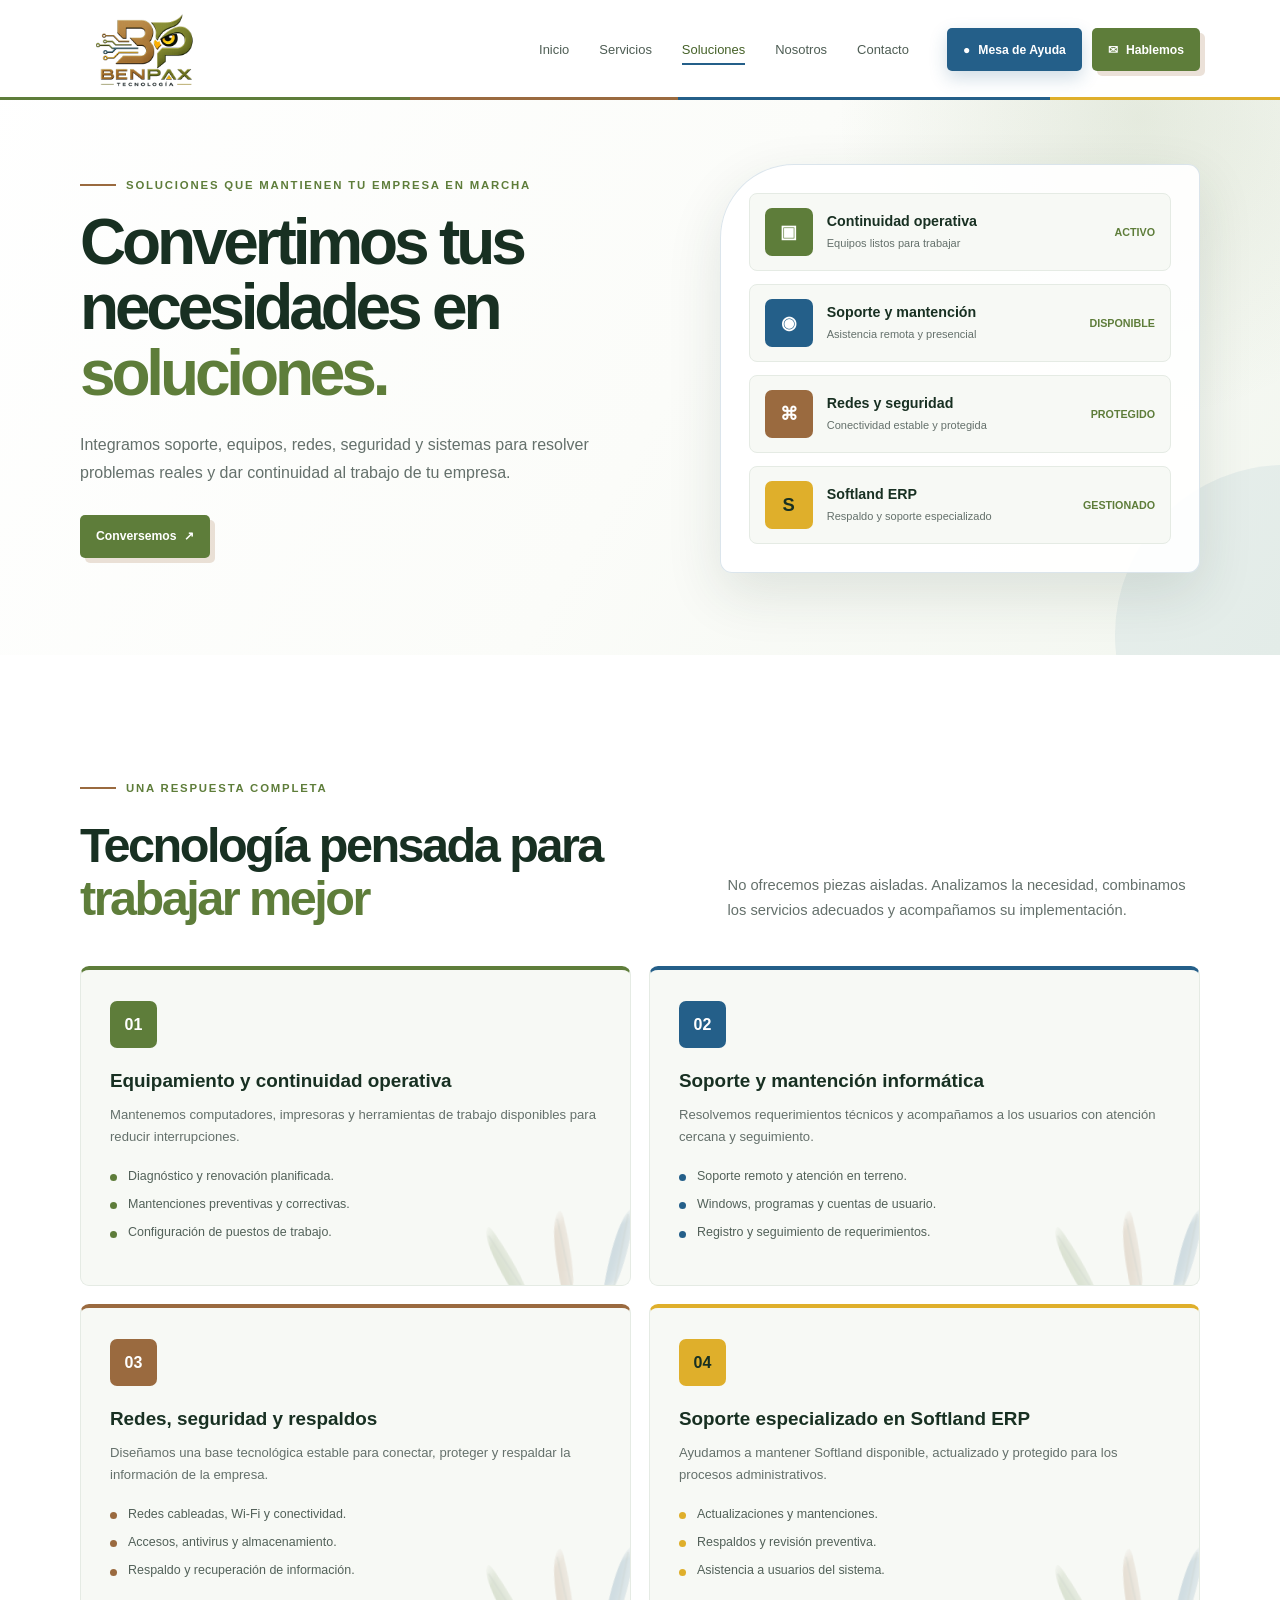
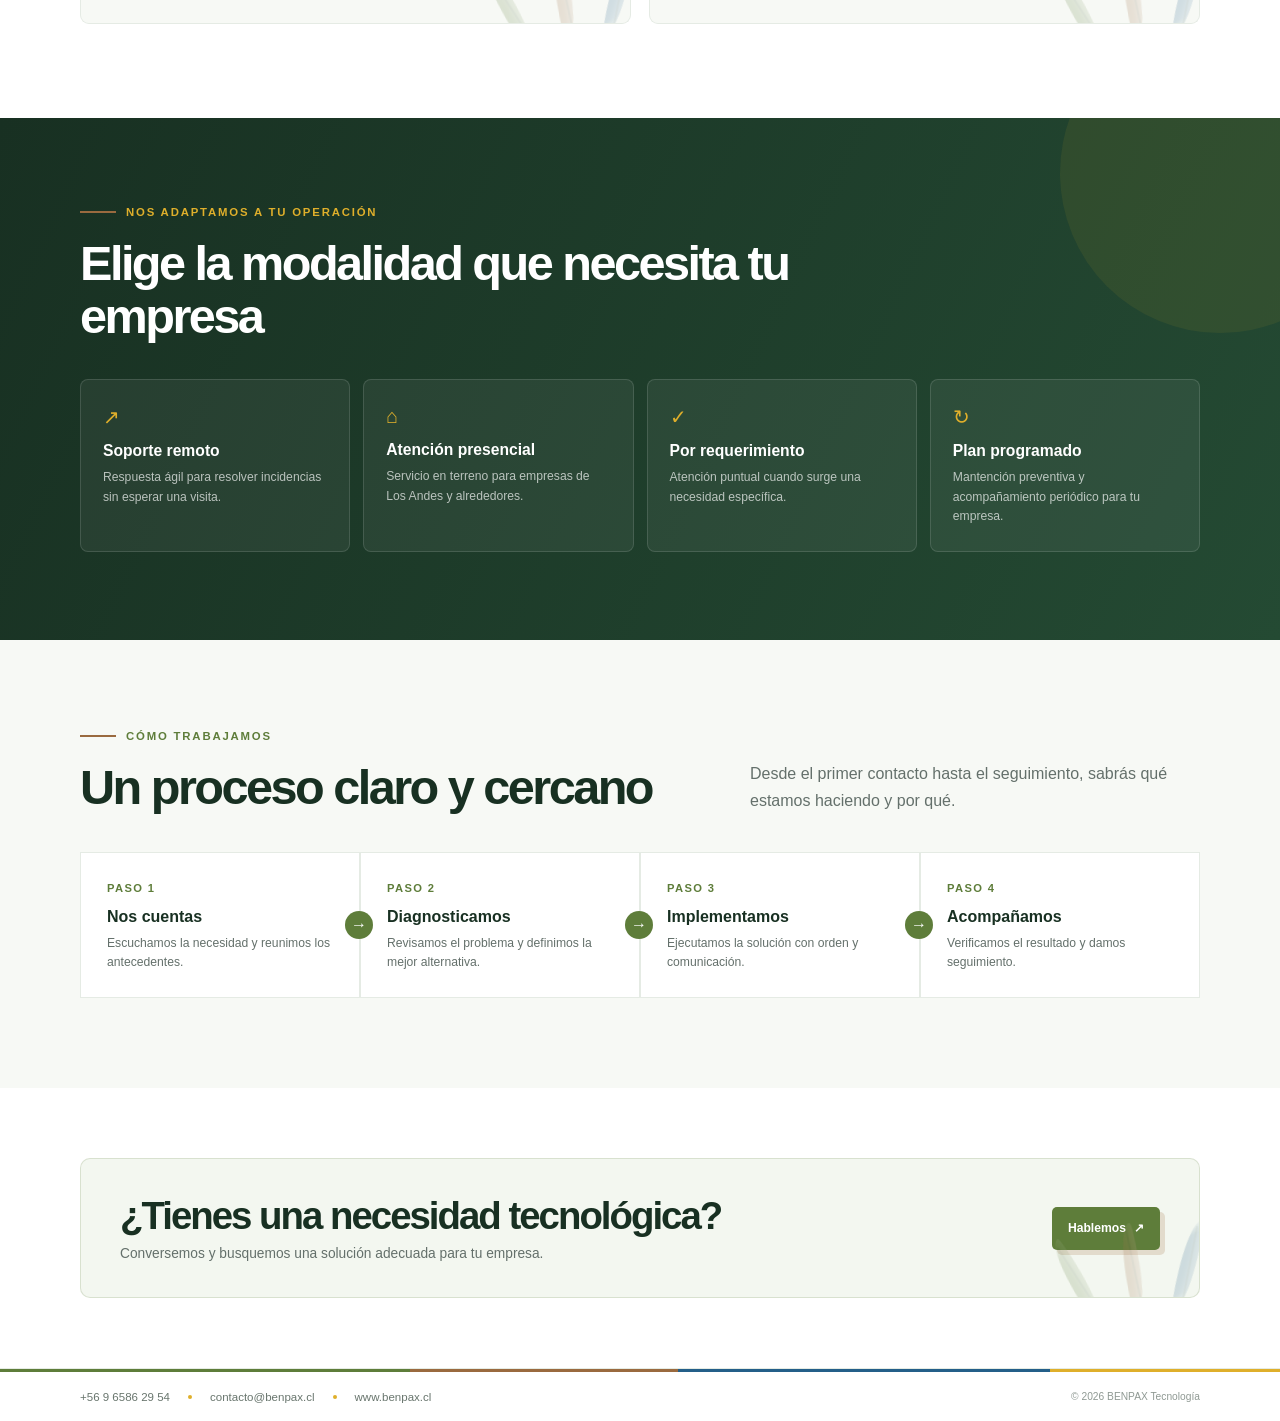
==== soluciones.html @ be67f83d "Publicar página Soluciones" ====
<!doctype html>
<html lang="es">
<head>
  <meta charset="utf-8">
  <meta name="viewport" content="width=device-width, initial-scale=1">
  <meta name="description" content="Soluciones tecnológicas integrales para empresas de Los Andes y alrededores.">
  <meta name="theme-color" content="#5e7d3a">
  <title>Soluciones | BENPAX Tecnología</title>
  <style>
    :root {
      --green:#5e7d3a;
      --green-dark:#456128;
      --brown:#9a6a3f;
      --blue:#245f89;
      --yellow:#dfaf2b;
      --ink:#183022;
      --muted:#64706b;
      --line:#e5ebe4;
      --paper:#f7f9f5;
      --white:#fff;
      --shadow:0 20px 55px rgba(33,55,39,.12);
    }
    * { box-sizing:border-box; }
    html { scroll-behavior:smooth; }
    body {
      margin:0;
      color:var(--ink);
      background:var(--white);
      font-family:"Segoe UI",Arial,sans-serif;
      -webkit-font-smoothing:antialiased;
    }
    a { color:inherit; text-decoration:none; }
    button { font:inherit; }
    .container { width:min(1120px,calc(100% - 44px)); margin:auto; }

    .navbar {
      position:fixed;
      z-index:50;
      top:0;
      right:0;
      left:0;
      background:rgba(255,255,255,.97);
      border-bottom:1px solid rgba(94,125,58,.1);
      backdrop-filter:blur(14px);
    }
    .navbar::after,
    footer::before {
      content:"";
      position:absolute;
      right:0;
      left:0;
      height:3px;
      background:linear-gradient(90deg,var(--green) 0 32%,var(--brown) 32% 53%,var(--blue) 53% 82%,var(--yellow) 82% 100%);
    }
    .navbar::after { bottom:-1px; }
    .nav-wrap { min-height:99px; display:flex; align-items:center; gap:24px; }
    .brand-logo { display:block; width:auto; height:88px; object-fit:contain; }
    .nav-menu { display:flex; align-items:center; gap:2px; margin-left:auto; }
    .nav-link {
      position:relative;
      padding:10px 14px;
      color:#4e5d54;
      font-size:.81rem;
      font-weight:500;
    }
    .nav-link::after {
      content:"";
      position:absolute;
      right:14px;
      bottom:2px;
      left:14px;
      height:2px;
      background:var(--blue);
      transform:scaleX(0);
      transition:transform .22s ease;
    }
    .nav-link:hover,
    .nav-link.active { color:var(--green-dark); }
    .nav-link:hover::after,
    .nav-link.active::after { transform:scaleX(1); }
    .nav-actions { display:flex; align-items:center; gap:10px; }
    .nav-support,
    .btn {
      display:inline-flex;
      align-items:center;
      justify-content:center;
      gap:8px;
      min-height:43px;
      padding:11px 16px;
      border:0;
      border-radius:5px;
      font-size:.76rem;
      font-weight:700;
      transition:transform .2s ease,box-shadow .2s ease,background .2s ease;
    }
    .nav-support {
      color:#fff;
      background:var(--blue);
      box-shadow:0 7px 18px rgba(36,95,137,.22);
    }
    .btn-brand {
      color:#fff;
      background:var(--green);
      box-shadow:5px 5px 0 rgba(154,106,63,.2);
    }
    .nav-support:hover,
    .btn:hover { transform:translateY(-2px); }
    .btn-brand:hover { background:var(--blue); }
    .menu-toggle {
      display:none;
      margin-left:auto;
      padding:8px 10px;
      border:1px solid var(--line);
      border-radius:5px;
      background:#fff;
      color:var(--ink);
      font-size:1.2rem;
    }

    .hero {
      position:relative;
      padding:164px 0 82px;
      overflow:hidden;
      background:
        radial-gradient(circle at 89% 18%,rgba(94,125,58,.12),transparent 24%),
        linear-gradient(120deg,#fff 0%,#fbfcf9 54%,#f2f6ef 100%);
    }
    .hero::before {
      content:"";
      position:absolute;
      width:340px;
      height:340px;
      right:-175px;
      bottom:-150px;
      border-radius:50%;
      background:rgba(36,95,137,.07);
    }
    .hero-grid { display:grid; grid-template-columns:1.08fr .92fr; align-items:center; gap:76px; }
    .eyebrow {
      display:flex;
      align-items:center;
      gap:10px;
      margin:0 0 19px;
      color:var(--green);
      font-size:.71rem;
      font-weight:700;
      letter-spacing:.16em;
      text-transform:uppercase;
    }
    .eyebrow span { width:36px; height:2px; background:var(--brown); }
    h1 {
      max-width:690px;
      margin:0;
      font-size:clamp(3rem,5vw,4.9rem);
      line-height:1.02;
      letter-spacing:-.065em;
      font-weight:650;
    }
    h1 em { color:var(--green); font-style:normal; }
    .hero-copy > p:last-of-type {
      max-width:590px;
      margin:25px 0 28px;
      color:var(--muted);
      font-size:1rem;
      line-height:1.75;
    }
    .solution-map {
      position:relative;
      display:grid;
      gap:13px;
      padding:28px;
      border:1px solid rgba(36,95,137,.16);
      border-radius:74px 12px 12px 12px;
      background:rgba(255,255,255,.92);
      box-shadow:var(--shadow);
    }
    .solution-map::after {
      content:"";
      position:absolute;
      z-index:-1;
      right:-18px;
      bottom:-18px;
      width:68%;
      height:56%;
      border:2px solid rgba(154,106,63,.35);
      border-radius:12px;
    }
    .map-row {
      display:grid;
      grid-template-columns:48px 1fr auto;
      align-items:center;
      gap:14px;
      padding:14px 15px;
      border:1px solid var(--line);
      border-radius:8px;
      background:var(--paper);
    }
    .map-icon {
      display:grid;
      place-items:center;
      width:48px;
      height:48px;
      border-radius:7px;
      color:#fff;
      font-size:1.15rem;
      font-weight:800;
    }
    .map-row:nth-child(1) .map-icon { background:var(--green); }
    .map-row:nth-child(2) .map-icon { background:var(--blue); }
    .map-row:nth-child(3) .map-icon { background:var(--brown); }
    .map-row:nth-child(4) .map-icon { color:var(--ink); background:var(--yellow); }
    .map-row strong { display:block; margin-bottom:4px; font-size:.89rem; }
    .map-row small { color:var(--muted); font-size:.69rem; }
    .map-state { color:var(--green); font-size:.67rem; font-weight:700; text-transform:uppercase; }

    .solutions { position:relative; padding:94px 0; }
    .section-heading {
      display:grid;
      grid-template-columns:1.1fr .9fr;
      align-items:end;
      gap:70px;
      margin-bottom:42px;
    }
    .section-heading .eyebrow { grid-column:1/-1; margin-bottom:-45px; }
    h2 {
      margin:0;
      font-size:clamp(2.25rem,3.8vw,3.75rem);
      line-height:1.08;
      letter-spacing:-.052em;
      font-weight:650;
    }
    h2 em { color:var(--green); font-style:normal; }
    .section-heading > p:last-child { margin:0; color:var(--muted); font-size:.92rem; line-height:1.75; }
    .solution-grid { display:grid; grid-template-columns:repeat(2,minmax(0,1fr)); gap:18px; }
    .solution-card {
      position:relative;
      min-height:320px;
      padding:31px 29px 29px;
      overflow:hidden;
      border:1px solid var(--line);
      border-top:4px solid var(--card-color);
      border-radius:9px;
      background:var(--paper);
      transition:transform .25s ease,box-shadow .25s ease;
    }
    .solution-card:hover { transform:translateY(-5px); box-shadow:0 18px 38px rgba(33,55,39,.1); }
    .solution-card:nth-child(1) { --card-color:var(--green); }
    .solution-card:nth-child(2) { --card-color:var(--blue); }
    .solution-card:nth-child(3) { --card-color:var(--brown); }
    .solution-card:nth-child(4) { --card-color:var(--yellow); }
    .card-number {
      display:grid;
      place-items:center;
      width:47px;
      height:47px;
      margin-bottom:22px;
      border-radius:7px;
      color:#fff;
      background:var(--card-color);
      font-weight:800;
    }
    .solution-card:nth-child(4) .card-number { color:var(--ink); }
    .solution-card h3 { margin:0 0 12px; font-size:1.18rem; }
    .solution-card p { margin:0 0 18px; color:var(--muted); font-size:.82rem; line-height:1.7; }
    .solution-card ul { display:grid; gap:9px; margin:0; padding:0; list-style:none; }
    .solution-card li { position:relative; padding-left:18px; color:#526159; font-size:.78rem; line-height:1.55; }
    .solution-card li::before {
      content:"";
      position:absolute;
      top:.58em;
      left:0;
      width:7px;
      height:7px;
      border-radius:50%;
      background:var(--card-color);
    }
    .feathers {
      position:absolute;
      right:-20px;
      bottom:-18px;
      width:155px;
      height:105px;
      opacity:.19;
      filter:blur(.25px);
      transform:rotate(-7deg);
    }
    .feather {
      position:absolute;
      width:19px;
      height:93px;
      border-radius:95% 8% 95% 8%;
      transform-origin:bottom center;
      box-shadow:inset -5px 0 10px rgba(255,255,255,.45);
    }
    .feather::after {
      content:"";
      position:absolute;
      width:2px;
      top:7px;
      bottom:-10px;
      left:50%;
      background:rgba(24,48,34,.28);
      transform:rotate(2deg);
    }
    .feather-green { left:24px; bottom:0; background:linear-gradient(145deg,transparent 0 6%,var(--green) 22% 75%,transparent); transform:rotate(-28deg); }
    .feather-brown { left:64px; bottom:0; background:linear-gradient(145deg,transparent 0 6%,var(--brown) 22% 75%,transparent); transform:rotate(-7deg); }
    .feather-blue { left:101px; bottom:0; background:linear-gradient(145deg,transparent 0 6%,var(--blue) 22% 75%,transparent); transform:rotate(16deg); }

    .modalities {
      position:relative;
      padding:88px 0;
      overflow:hidden;
      color:#fff;
      background:linear-gradient(115deg,#183022 0%,#244a33 100%);
    }
    .modalities::after {
      content:"";
      position:absolute;
      right:-100px;
      top:-105px;
      width:320px;
      height:320px;
      border-radius:50%;
      background:rgba(223,175,43,.08);
    }
    .modalities .eyebrow { color:var(--yellow); }
    .modalities .eyebrow span { background:var(--brown); }
    .modalities h2 { max-width:750px; color:#fff; }
    .mode-grid { display:grid; grid-template-columns:repeat(4,1fr); gap:13px; margin-top:37px; }
    .mode {
      min-height:170px;
      padding:25px 22px;
      border:1px solid rgba(255,255,255,.13);
      border-radius:8px;
      background:rgba(255,255,255,.06);
    }
    .mode span { color:var(--yellow); font-size:1.25rem; }
    .mode h3 { margin:13px 0 8px; color:#fff; font-size:.98rem; }
    .mode p { margin:0; color:rgba(255,255,255,.68); font-size:.76rem; line-height:1.6; }

    .process { padding:90px 0; background:var(--paper); }
    .process-header { display:flex; align-items:end; justify-content:space-between; gap:45px; margin-bottom:38px; }
    .process-header p:last-child { max-width:450px; margin:0; color:var(--muted); line-height:1.7; }
    .steps { display:grid; grid-template-columns:repeat(4,1fr); gap:0; }
    .step { position:relative; padding:25px 26px; border:1px solid var(--line); background:#fff; }
    .step:not(:last-child)::after {
      content:"→";
      position:absolute;
      z-index:2;
      top:50%;
      right:-14px;
      display:grid;
      place-items:center;
      width:28px;
      height:28px;
      border-radius:50%;
      color:#fff;
      background:var(--green);
      transform:translateY(-50%);
    }
    .step strong { color:var(--green); font-size:.7rem; letter-spacing:.12em; text-transform:uppercase; }
    .step h3 { margin:12px 0 8px; font-size:1rem; }
    .step p { margin:0; color:var(--muted); font-size:.76rem; line-height:1.58; }

    .cta { padding:70px 0; background:#fff; }
    .cta-box {
      position:relative;
      display:flex;
      align-items:center;
      justify-content:space-between;
      gap:32px;
      padding:36px 39px;
      overflow:hidden;
      border:1px solid rgba(94,125,58,.18);
      border-radius:10px;
      background:#f3f7f0;
    }
    .cta-box h2 { font-size:clamp(1.85rem,3vw,2.7rem); }
    .cta-box p { margin:9px 0 0; color:var(--muted); font-size:.86rem; }

    footer { position:relative; padding:22px 0 18px; border-top:1px solid var(--line); background:#fff; }
    footer::before { top:0; }
    .footer-content { display:flex; align-items:center; justify-content:space-between; gap:25px; }
    .footer-contact { display:flex; flex-wrap:wrap; color:#68756d; font-size:.72rem; }
    .footer-contact a { display:inline-flex; align-items:center; white-space:nowrap; }
    .footer-contact a:not(:last-child)::after {
      content:"";
      width:4px;
      height:4px;
      margin:0 18px;
      border-radius:50%;
      background:var(--yellow);
    }
    footer p { margin:0; color:#8f9993; font-size:.64rem; }

    @media (max-width:1050px) {
      .nav-menu { display:none; }
      .menu-toggle { display:block; }
      .nav-actions { display:none; }
      .navbar.open .nav-menu,
      .navbar.open .nav-actions {
        display:flex;
        position:absolute;
        right:22px;
        left:22px;
        flex-direction:column;
        align-items:stretch;
        background:#fff;
      }
      .navbar.open .nav-menu { top:92px; padding:15px 18px 5px; }
      .navbar.open .nav-actions { top:306px; padding:5px 18px 18px; }
      .hero-grid { grid-template-columns:1fr; gap:50px; }
      .solution-map { max-width:670px; }
      .mode-grid { grid-template-columns:repeat(2,1fr); }
      .steps { grid-template-columns:repeat(2,1fr); gap:14px; }
      .step:not(:last-child)::after { display:none; }
    }
    @media (max-width:720px) {
      .container { width:min(100% - 30px,1120px); }
      .nav-wrap { min-height:77px; }
      .brand-logo { height:66px; }
      .navbar.open .nav-menu { top:76px; }
      .navbar.open .nav-actions { top:290px; }
      .hero { padding:116px 0 58px; }
      h1 { font-size:clamp(2.5rem,12vw,3.3rem); }
      .solution-map { padding:18px; border-radius:45px 10px 10px; }
      .map-row { grid-template-columns:42px 1fr; }
      .map-icon { width:42px; height:42px; }
      .map-state { display:none; }
      .solutions,
      .modalities,
      .process { padding:67px 0; }
      .section-heading { grid-template-columns:1fr; gap:17px; }
      .section-heading .eyebrow { grid-column:auto; margin-bottom:0; }
      .solution-grid,
      .mode-grid,
      .steps { grid-template-columns:1fr; }
      .solution-card { min-height:0; }
      .process-header,
      .cta-box,
      .footer-content { align-items:flex-start; flex-direction:column; }
      .cta { padding:48px 0; }
      .cta-box { padding:29px 25px; }
      .cta-box .btn { width:100%; }
      .footer-contact { flex-direction:column; gap:7px; }
      .footer-contact a:not(:last-child)::after { display:none; }
    }
    @media (prefers-reduced-motion:reduce) {
      * { scroll-behavior:auto!important; transition:none!important; }
    }
  </style>
</head>
<body>
  <header>
    <nav class="navbar" aria-label="Navegación principal">
      <div class="container nav-wrap">
        <a href="index.html" aria-label="BENPAX Tecnología, inicio">
          <img class="brand-logo" src="assets/signature/logo-benpax.png" alt="BENPAX Tecnología">
        </a>
        <button class="menu-toggle" type="button" aria-expanded="false" aria-label="Abrir menú">☰</button>
        <div class="nav-menu">
          <a class="nav-link" href="index.html">Inicio</a>
          <a class="nav-link" href="index.html#servicios">Servicios</a>
          <a class="nav-link active" aria-current="page" href="#">Soluciones</a>
          <a class="nav-link" href="#">Nosotros</a>
          <a class="nav-link" href="#contacto">Contacto</a>
        </div>
        <div class="nav-actions">
          <a class="nav-support" href="https://soporte.benpax.cl"><span aria-hidden="true">●</span> Mesa de Ayuda</a>
          <a class="btn btn-brand" href="mailto:contacto@benpax.cl"><span aria-hidden="true">✉</span> Hablemos</a>
        </div>
      </div>
    </nav>
  </header>

  <main>
    <section class="hero" aria-labelledby="hero-title">
      <div class="container hero-grid">
        <div class="hero-copy">
          <p class="eyebrow"><span></span>Soluciones que mantienen tu empresa en marcha</p>
          <h1 id="hero-title">Convertimos tus necesidades en <em>soluciones.</em></h1>
          <p>Integramos soporte, equipos, redes, seguridad y sistemas para resolver problemas reales y dar continuidad al trabajo de tu empresa.</p>
          <a class="btn btn-brand" href="mailto:contacto@benpax.cl">Conversemos <span aria-hidden="true">↗</span></a>
        </div>
        <div class="solution-map" aria-label="Áreas integradas de solución">
          <div class="map-row">
            <span class="map-icon" aria-hidden="true">▣</span>
            <span><strong>Continuidad operativa</strong><small>Equipos listos para trabajar</small></span>
            <span class="map-state">Activo</span>
          </div>
          <div class="map-row">
            <span class="map-icon" aria-hidden="true">◉</span>
            <span><strong>Soporte y mantención</strong><small>Asistencia remota y presencial</small></span>
            <span class="map-state">Disponible</span>
          </div>
          <div class="map-row">
            <span class="map-icon" aria-hidden="true">⌘</span>
            <span><strong>Redes y seguridad</strong><small>Conectividad estable y protegida</small></span>
            <span class="map-state">Protegido</span>
          </div>
          <div class="map-row">
            <span class="map-icon" aria-hidden="true">S</span>
            <span><strong>Softland ERP</strong><small>Respaldo y soporte especializado</small></span>
            <span class="map-state">Gestionado</span>
          </div>
        </div>
      </div>
    </section>

    <section class="solutions" aria-labelledby="solutions-title">
      <div class="container">
        <div class="section-heading">
          <p class="eyebrow"><span></span>Una respuesta completa</p>
          <h2 id="solutions-title">Tecnología pensada para <em>trabajar mejor</em></h2>
          <p>No ofrecemos piezas aisladas. Analizamos la necesidad, combinamos los servicios adecuados y acompañamos su implementación.</p>
        </div>

        <div class="solution-grid">
          <article class="solution-card">
            <span class="card-number">01</span>
            <h3>Equipamiento y continuidad operativa</h3>
            <p>Mantenemos computadores, impresoras y herramientas de trabajo disponibles para reducir interrupciones.</p>
            <ul>
              <li>Diagnóstico y renovación planificada.</li>
              <li>Mantenciones preventivas y correctivas.</li>
              <li>Configuración de puestos de trabajo.</li>
            </ul>
            <div class="feathers" aria-hidden="true"><i class="feather feather-green"></i><i class="feather feather-brown"></i><i class="feather feather-blue"></i></div>
          </article>
          <article class="solution-card">
            <span class="card-number">02</span>
            <h3>Soporte y mantención informática</h3>
            <p>Resolvemos requerimientos técnicos y acompañamos a los usuarios con atención cercana y seguimiento.</p>
            <ul>
              <li>Soporte remoto y atención en terreno.</li>
              <li>Windows, programas y cuentas de usuario.</li>
              <li>Registro y seguimiento de requerimientos.</li>
            </ul>
            <div class="feathers" aria-hidden="true"><i class="feather feather-green"></i><i class="feather feather-brown"></i><i class="feather feather-blue"></i></div>
          </article>
          <article class="solution-card">
            <span class="card-number">03</span>
            <h3>Redes, seguridad y respaldos</h3>
            <p>Diseñamos una base tecnológica estable para conectar, proteger y respaldar la información de la empresa.</p>
            <ul>
              <li>Redes cableadas, Wi-Fi y conectividad.</li>
              <li>Accesos, antivirus y almacenamiento.</li>
              <li>Respaldo y recuperación de información.</li>
            </ul>
            <div class="feathers" aria-hidden="true"><i class="feather feather-green"></i><i class="feather feather-brown"></i><i class="feather feather-blue"></i></div>
          </article>
          <article class="solution-card">
            <span class="card-number">04</span>
            <h3>Soporte especializado en Softland ERP</h3>
            <p>Ayudamos a mantener Softland disponible, actualizado y protegido para los procesos administrativos.</p>
            <ul>
              <li>Actualizaciones y mantenciones.</li>
              <li>Respaldos y revisión preventiva.</li>
              <li>Asistencia a usuarios del sistema.</li>
            </ul>
            <div class="feathers" aria-hidden="true"><i class="feather feather-green"></i><i class="feather feather-brown"></i><i class="feather feather-blue"></i></div>
          </article>
        </div>
      </div>
    </section>

    <section class="modalities" aria-labelledby="modes-title">
      <div class="container">
        <p class="eyebrow"><span></span>Nos adaptamos a tu operación</p>
        <h2 id="modes-title">Elige la modalidad que necesita tu empresa</h2>
        <div class="mode-grid">
          <article class="mode"><span aria-hidden="true">↗</span><h3>Soporte remoto</h3><p>Respuesta ágil para resolver incidencias sin esperar una visita.</p></article>
          <article class="mode"><span aria-hidden="true">⌂</span><h3>Atención presencial</h3><p>Servicio en terreno para empresas de Los Andes y alrededores.</p></article>
          <article class="mode"><span aria-hidden="true">✓</span><h3>Por requerimiento</h3><p>Atención puntual cuando surge una necesidad específica.</p></article>
          <article class="mode"><span aria-hidden="true">↻</span><h3>Plan programado</h3><p>Mantención preventiva y acompañamiento periódico para tu empresa.</p></article>
        </div>
      </div>
    </section>

    <section class="process" aria-labelledby="process-title">
      <div class="container">
        <div class="process-header">
          <div>
            <p class="eyebrow"><span></span>Cómo trabajamos</p>
            <h2 id="process-title">Un proceso claro y cercano</h2>
          </div>
          <p>Desde el primer contacto hasta el seguimiento, sabrás qué estamos haciendo y por qué.</p>
        </div>
        <div class="steps">
          <article class="step"><strong>Paso 1</strong><h3>Nos cuentas</h3><p>Escuchamos la necesidad y reunimos los antecedentes.</p></article>
          <article class="step"><strong>Paso 2</strong><h3>Diagnosticamos</h3><p>Revisamos el problema y definimos la mejor alternativa.</p></article>
          <article class="step"><strong>Paso 3</strong><h3>Implementamos</h3><p>Ejecutamos la solución con orden y comunicación.</p></article>
          <article class="step"><strong>Paso 4</strong><h3>Acompañamos</h3><p>Verificamos el resultado y damos seguimiento.</p></article>
        </div>
      </div>
    </section>

    <section class="cta">
      <div class="container">
        <div class="cta-box">
          <div>
            <h2>¿Tienes una necesidad tecnológica?</h2>
            <p>Conversemos y busquemos una solución adecuada para tu empresa.</p>
          </div>
          <a class="btn btn-brand" href="mailto:contacto@benpax.cl">Hablemos <span aria-hidden="true">↗</span></a>
          <div class="feathers" aria-hidden="true"><i class="feather feather-green"></i><i class="feather feather-brown"></i><i class="feather feather-blue"></i></div>
        </div>
      </div>
    </section>
  </main>

  <footer id="contacto">
    <div class="container footer-content">
      <div class="footer-contact">
        <a href="tel:+56965862954">+56 9 6586 29 54</a>
        <a href="mailto:contacto@benpax.cl">contacto@benpax.cl</a>
        <a href="https://www.benpax.cl">www.benpax.cl</a>
      </div>
      <p>© <span id="year"></span> BENPAX Tecnología</p>
    </div>
  </footer>

  <script>
    document.querySelector('#year').textContent = new Date().getFullYear();
    const navbar = document.querySelector('.navbar');
    const toggle = document.querySelector('.menu-toggle');
    toggle.addEventListener('click', () => {
      const isOpen = navbar.classList.toggle('open');
      toggle.setAttribute('aria-expanded', String(isOpen));
      toggle.textContent = isOpen ? '×' : '☰';
    });
  </script>
</body>
</html>
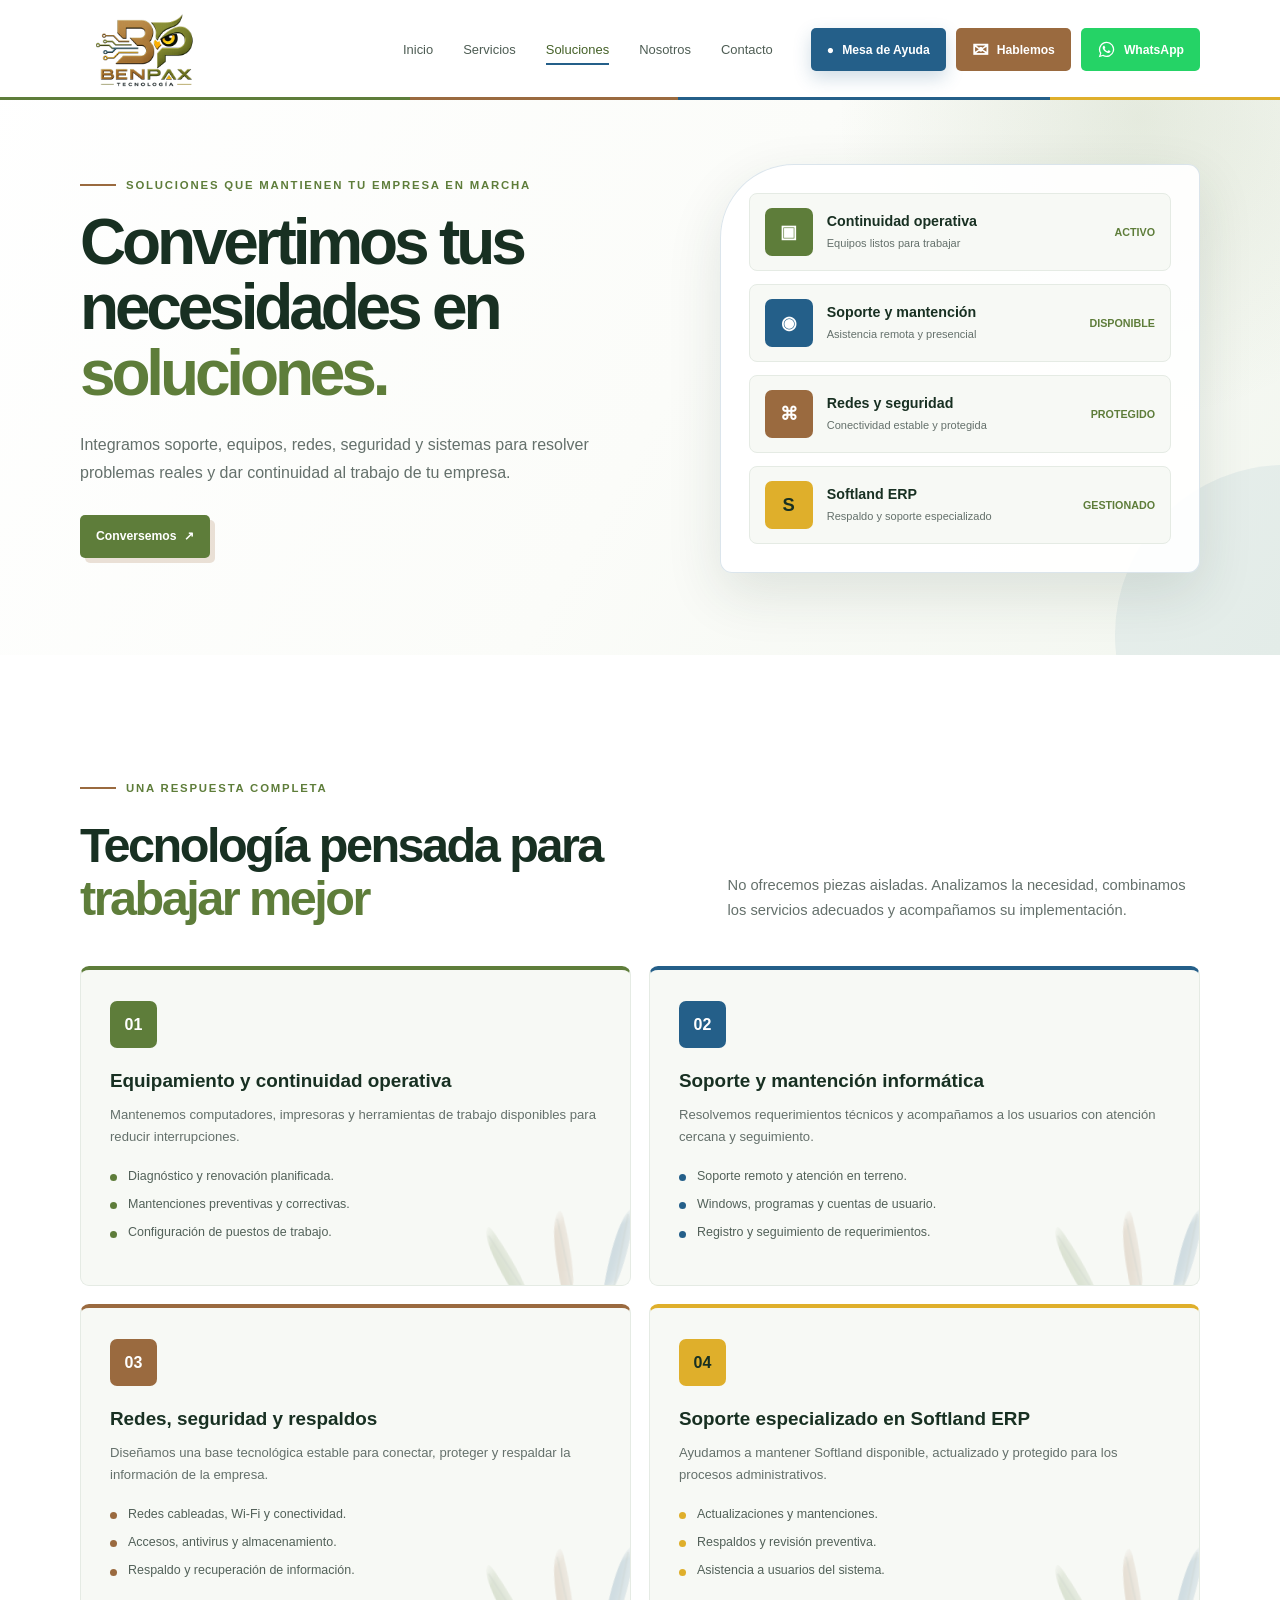
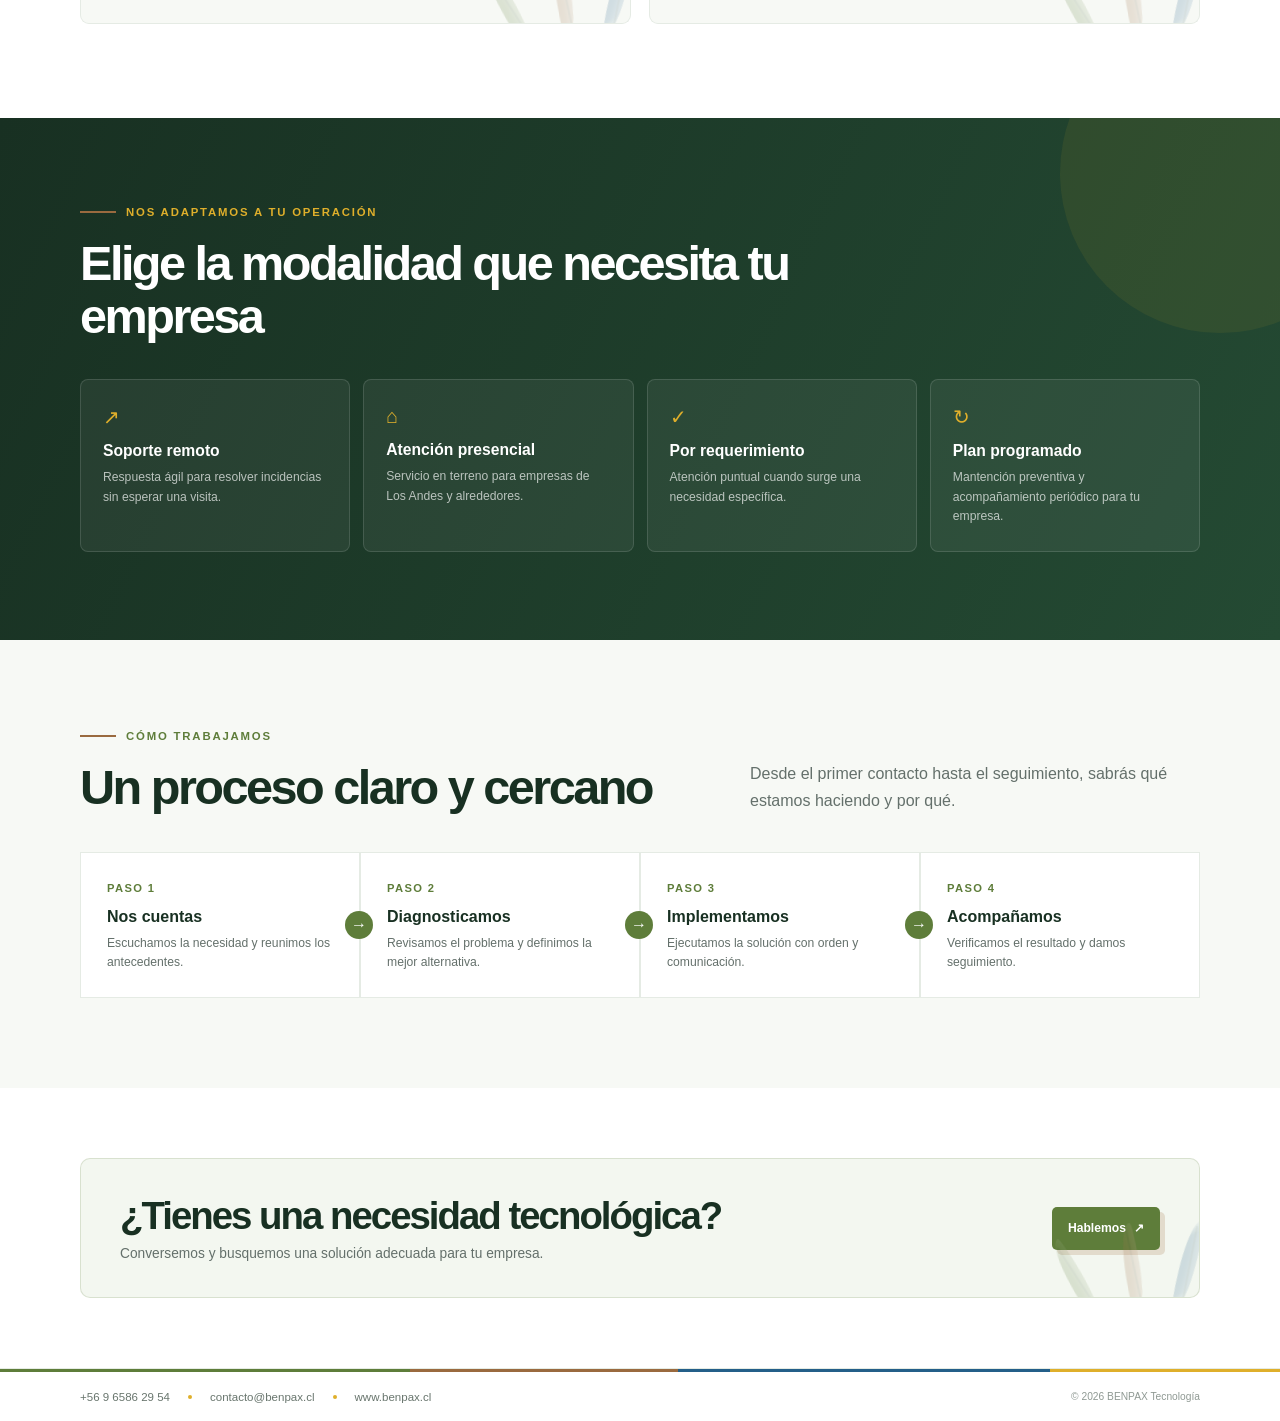
==== commit 6fe12234: "Agregar botones de contacto en Soluciones" ====
--- a/soluciones.html
+++ b/soluciones.html
@@ -103,6 +103,19 @@
       background:var(--green);
       box-shadow:5px 5px 0 rgba(154,106,63,.2);
     }
+    .btn-contact {
+      background:var(--brown);
+      box-shadow:none;
+    }
+    .btn-contact:hover { background:#7d5230; }
+    .btn-contact .contact-icon { font-size:1.25rem; line-height:1; }
+    .btn-whatsapp {
+      color:#fff;
+      background:#25d366;
+      box-shadow:none;
+    }
+    .btn-whatsapp:hover { background:#1eaa52; }
+    .btn-whatsapp svg { width:19px; height:19px; fill:currentColor; }
     .nav-support:hover,
     .btn:hover { transform:translateY(-2px); }
     .btn-brand:hover { background:var(--blue); }
@@ -467,7 +480,11 @@
         </div>
         <div class="nav-actions">
           <a class="nav-support" href="https://soporte.benpax.cl"><span aria-hidden="true">●</span> Mesa de Ayuda</a>
-          <a class="btn btn-brand" href="mailto:contacto@benpax.cl"><span aria-hidden="true">✉</span> Hablemos</a>
+          <a class="btn btn-brand btn-contact" href="mailto:contacto@benpax.cl"><span class="contact-icon" aria-hidden="true">✉</span> Hablemos</a>
+          <a class="btn btn-whatsapp" href="https://wa.me/56965862954?text=Hola%2C%20necesito%20informaci%C3%B3n%20sobre%20los%20servicios%20de%20BENPAX%20Tecnolog%C3%ADa." target="_blank" rel="noopener" aria-label="Contactar a BENPAX por WhatsApp">
+            <svg viewBox="0 0 32 32" aria-hidden="true"><path d="M16.04 3a12.76 12.76 0 0 0-10.9 19.39L3 29l6.82-2.08A12.8 12.8 0 1 0 16.04 3Zm0 23.42a10.6 10.6 0 0 1-5.41-1.48l-.39-.23-4.05 1.23 1.25-3.94-.25-.4a10.65 10.65 0 1 1 8.85 4.82Zm5.84-7.97c-.32-.16-1.89-.93-2.18-1.04-.29-.1-.5-.16-.71.16-.21.32-.82 1.04-1 1.25-.19.21-.37.24-.69.08-.32-.16-1.35-.5-2.57-1.59-.95-.85-1.59-1.9-1.78-2.22-.19-.32-.02-.49.14-.65.14-.14.32-.37.48-.56.16-.19.21-.32.32-.53.11-.21.05-.4-.03-.56-.08-.16-.71-1.71-.98-2.35-.26-.62-.52-.54-.71-.55h-.61c-.21 0-.56.08-.85.4-.29.32-1.11 1.09-1.11 2.65 0 1.56 1.14 3.07 1.3 3.28.16.21 2.24 3.42 5.43 4.8.76.33 1.35.52 1.81.67.76.24 1.45.21 2 .13.61-.09 1.89-.77 2.16-1.51.27-.74.27-1.38.19-1.51-.08-.13-.29-.21-.61-.37Z"/></svg>
+            WhatsApp
+          </a>
         </div>
       </div>
     </nav>
@@ -632,4 +649,3 @@
   </script>
 </body>
 </html>
-
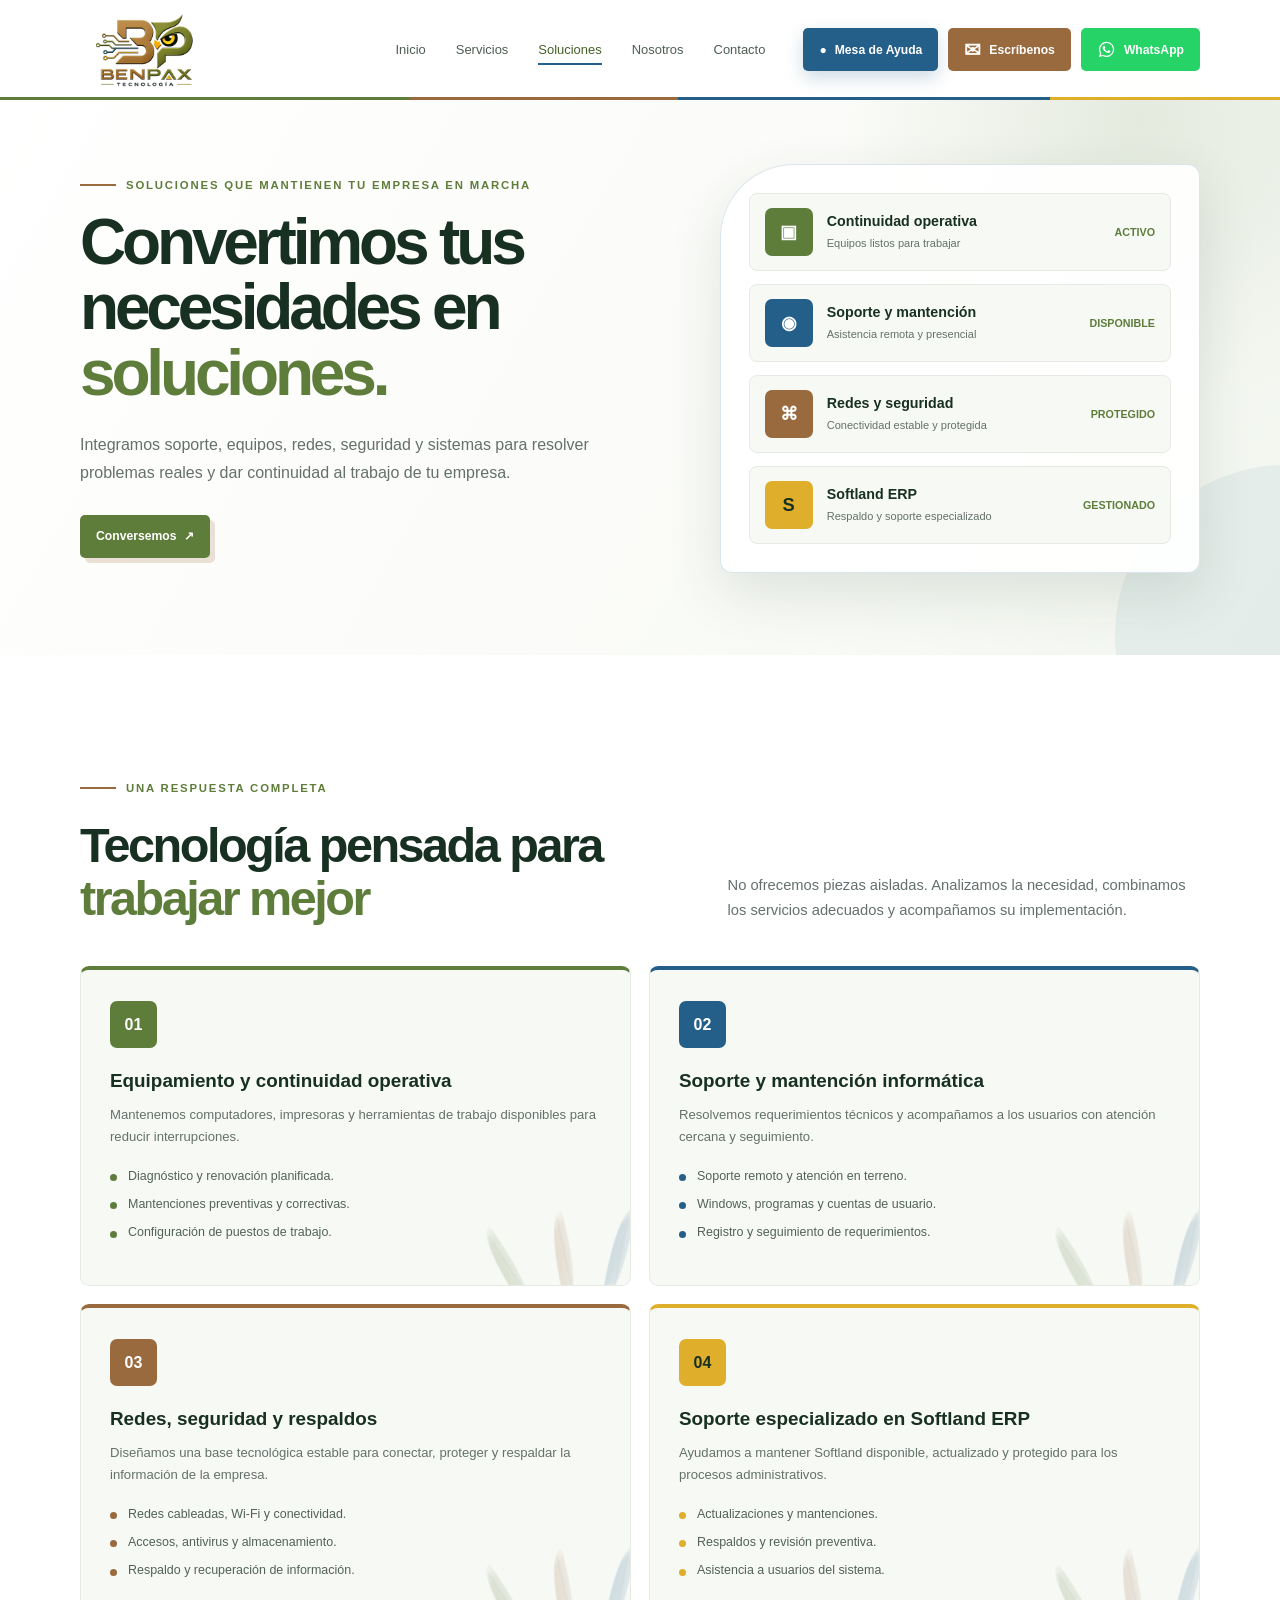
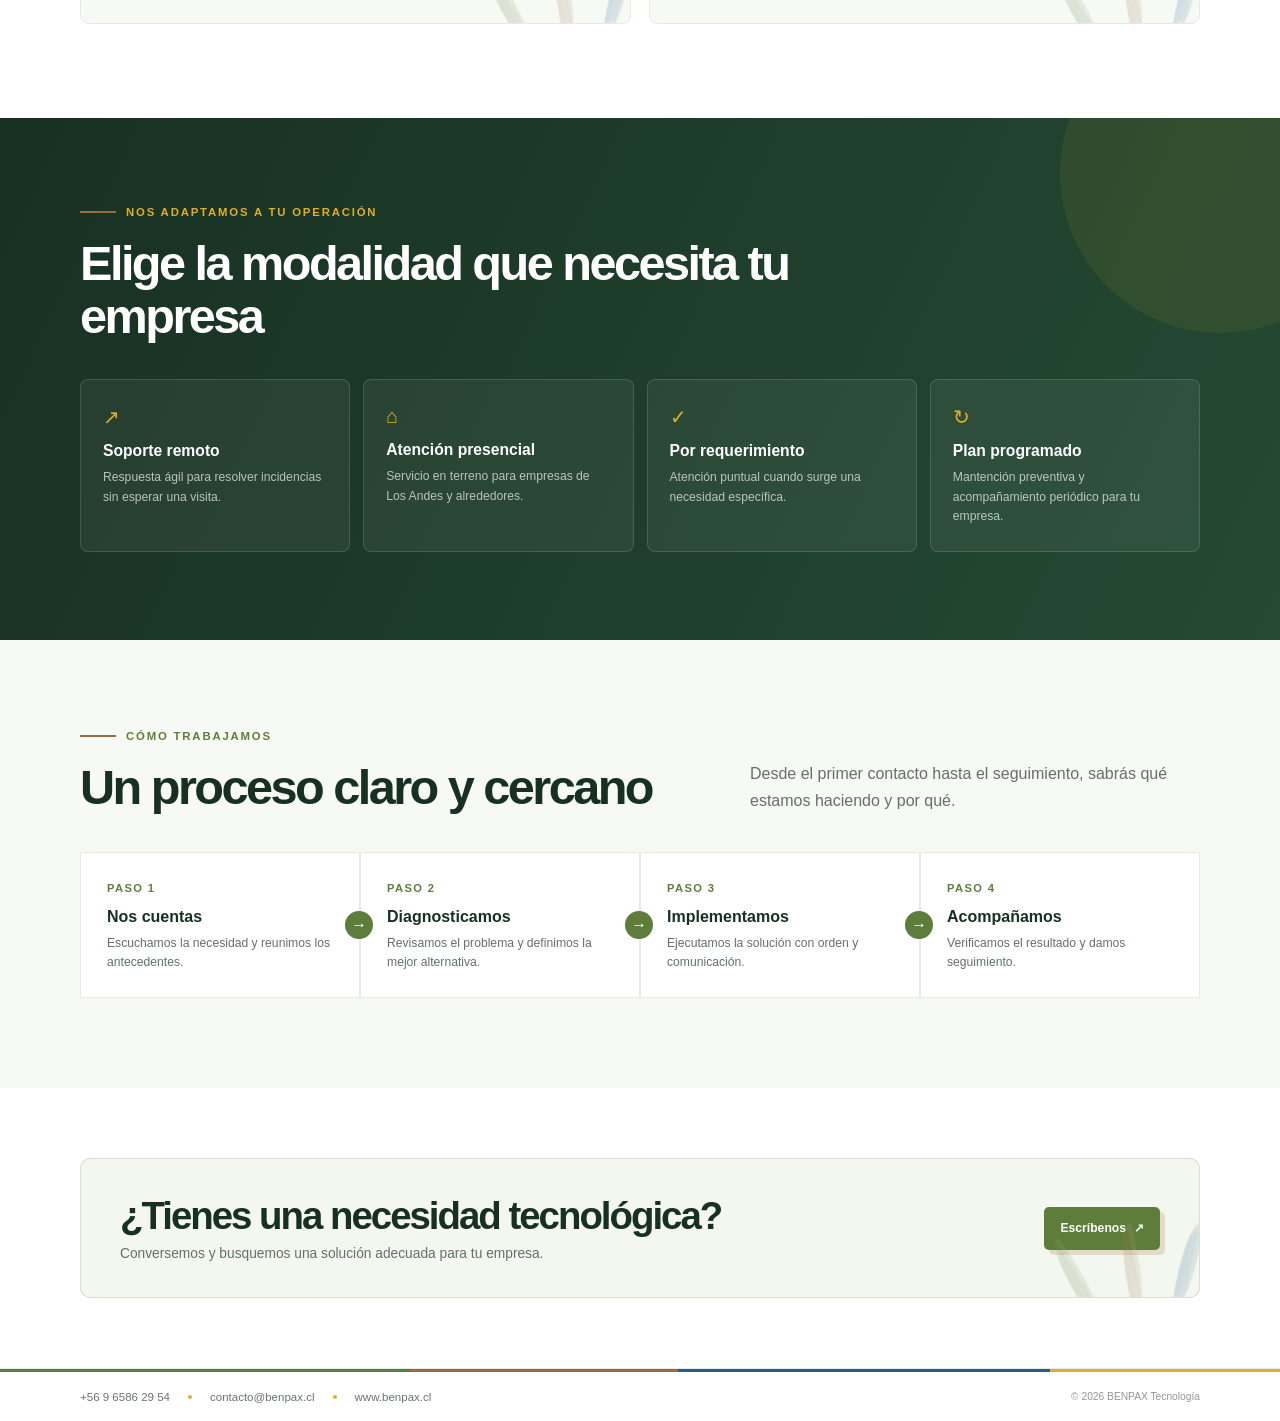
==== commit 7b4ec9ae: "Cambiar Hablemos por Escríbenos" ====
--- a/soluciones.html
+++ b/soluciones.html
@@ -480,7 +480,7 @@
         </div>
         <div class="nav-actions">
           <a class="nav-support" href="https://soporte.benpax.cl"><span aria-hidden="true">●</span> Mesa de Ayuda</a>
-          <a class="btn btn-brand btn-contact" href="mailto:contacto@benpax.cl"><span class="contact-icon" aria-hidden="true">✉</span> Hablemos</a>
+          <a class="btn btn-brand btn-contact" href="mailto:contacto@benpax.cl"><span class="contact-icon" aria-hidden="true">✉</span> Escríbenos</a>
           <a class="btn btn-whatsapp" href="https://wa.me/56965862954?text=Hola%2C%20necesito%20informaci%C3%B3n%20sobre%20los%20servicios%20de%20BENPAX%20Tecnolog%C3%ADa." target="_blank" rel="noopener" aria-label="Contactar a BENPAX por WhatsApp">
             <svg viewBox="0 0 32 32" aria-hidden="true"><path d="M16.04 3a12.76 12.76 0 0 0-10.9 19.39L3 29l6.82-2.08A12.8 12.8 0 1 0 16.04 3Zm0 23.42a10.6 10.6 0 0 1-5.41-1.48l-.39-.23-4.05 1.23 1.25-3.94-.25-.4a10.65 10.65 0 1 1 8.85 4.82Zm5.84-7.97c-.32-.16-1.89-.93-2.18-1.04-.29-.1-.5-.16-.71.16-.21.32-.82 1.04-1 1.25-.19.21-.37.24-.69.08-.32-.16-1.35-.5-2.57-1.59-.95-.85-1.59-1.9-1.78-2.22-.19-.32-.02-.49.14-.65.14-.14.32-.37.48-.56.16-.19.21-.32.32-.53.11-.21.05-.4-.03-.56-.08-.16-.71-1.71-.98-2.35-.26-.62-.52-.54-.71-.55h-.61c-.21 0-.56.08-.85.4-.29.32-1.11 1.09-1.11 2.65 0 1.56 1.14 3.07 1.3 3.28.16.21 2.24 3.42 5.43 4.8.76.33 1.35.52 1.81.67.76.24 1.45.21 2 .13.61-.09 1.89-.77 2.16-1.51.27-.74.27-1.38.19-1.51-.08-.13-.29-.21-.61-.37Z"/></svg>
             WhatsApp
@@ -619,7 +619,7 @@
             <h2>¿Tienes una necesidad tecnológica?</h2>
             <p>Conversemos y busquemos una solución adecuada para tu empresa.</p>
           </div>
-          <a class="btn btn-brand" href="mailto:contacto@benpax.cl">Hablemos <span aria-hidden="true">↗</span></a>
+          <a class="btn btn-brand" href="mailto:contacto@benpax.cl">Escríbenos <span aria-hidden="true">↗</span></a>
           <div class="feathers" aria-hidden="true"><i class="feather feather-green"></i><i class="feather feather-brown"></i><i class="feather feather-blue"></i></div>
         </div>
       </div>
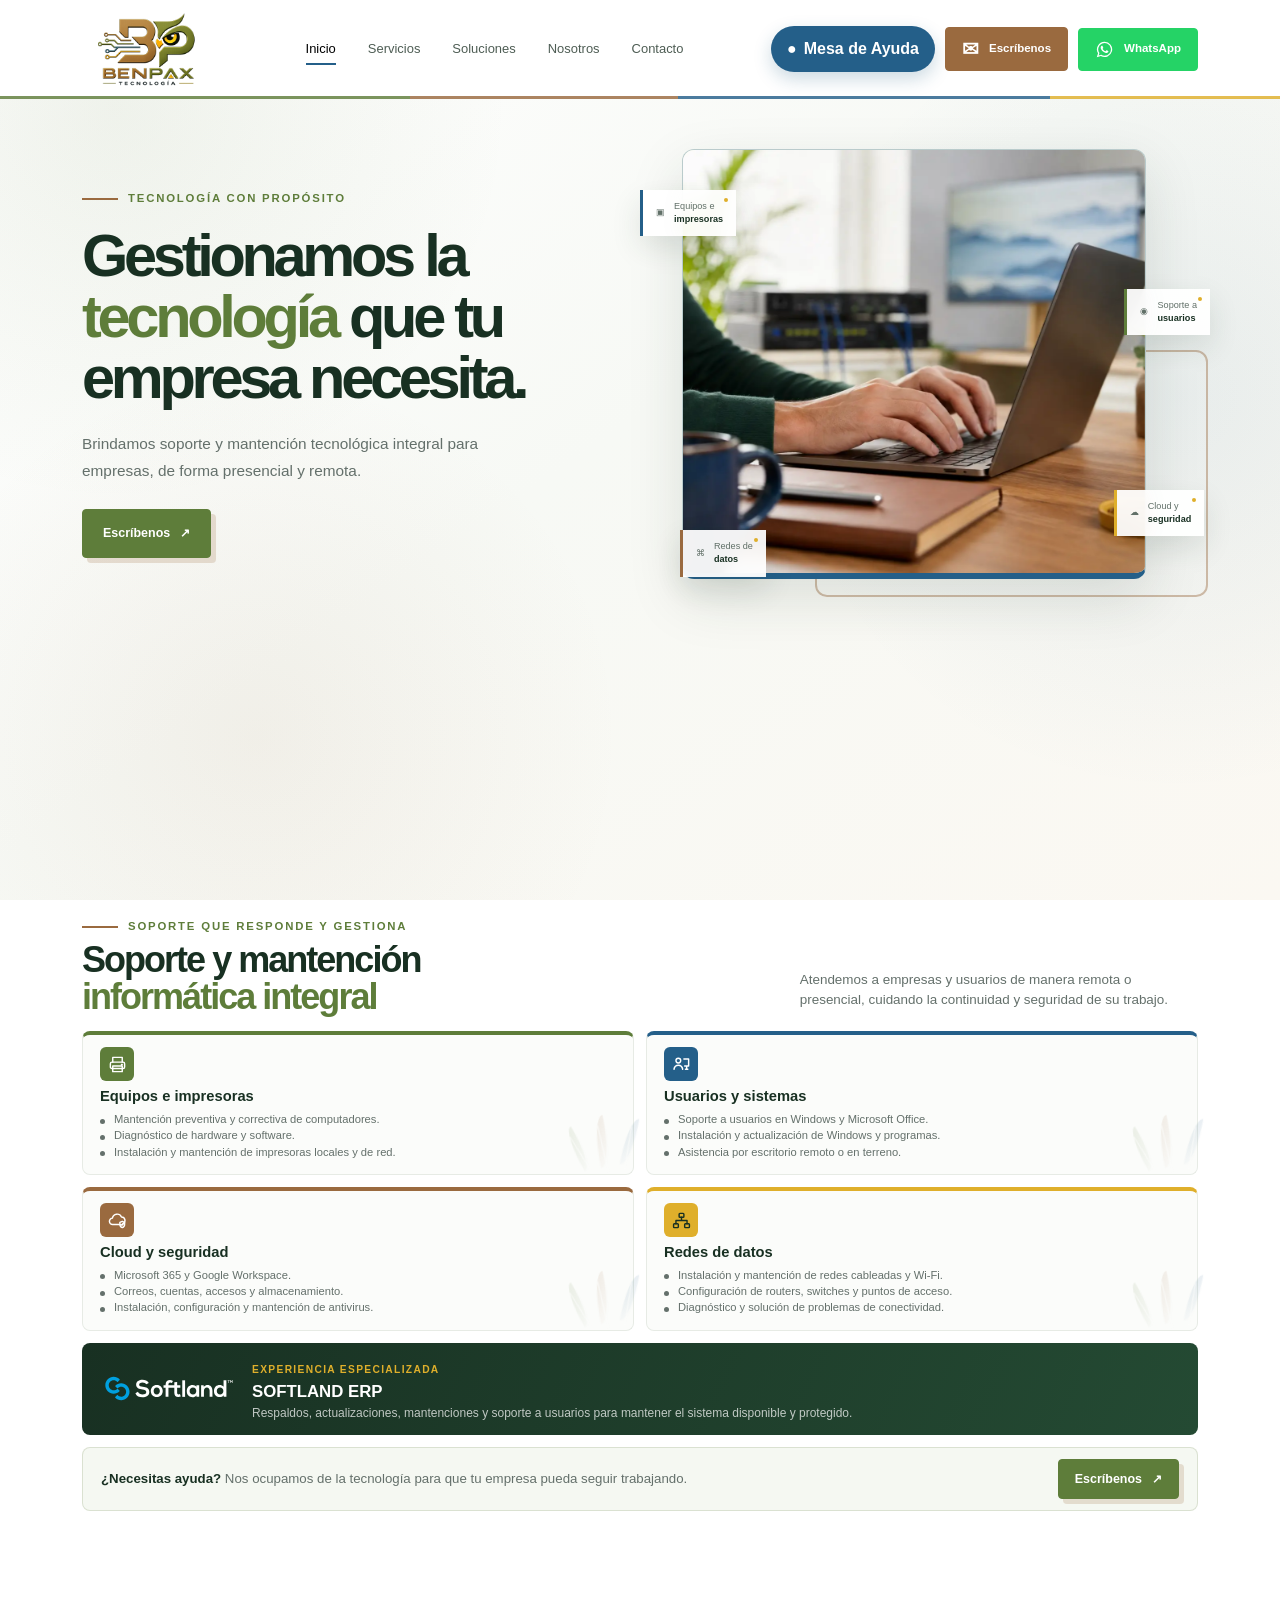
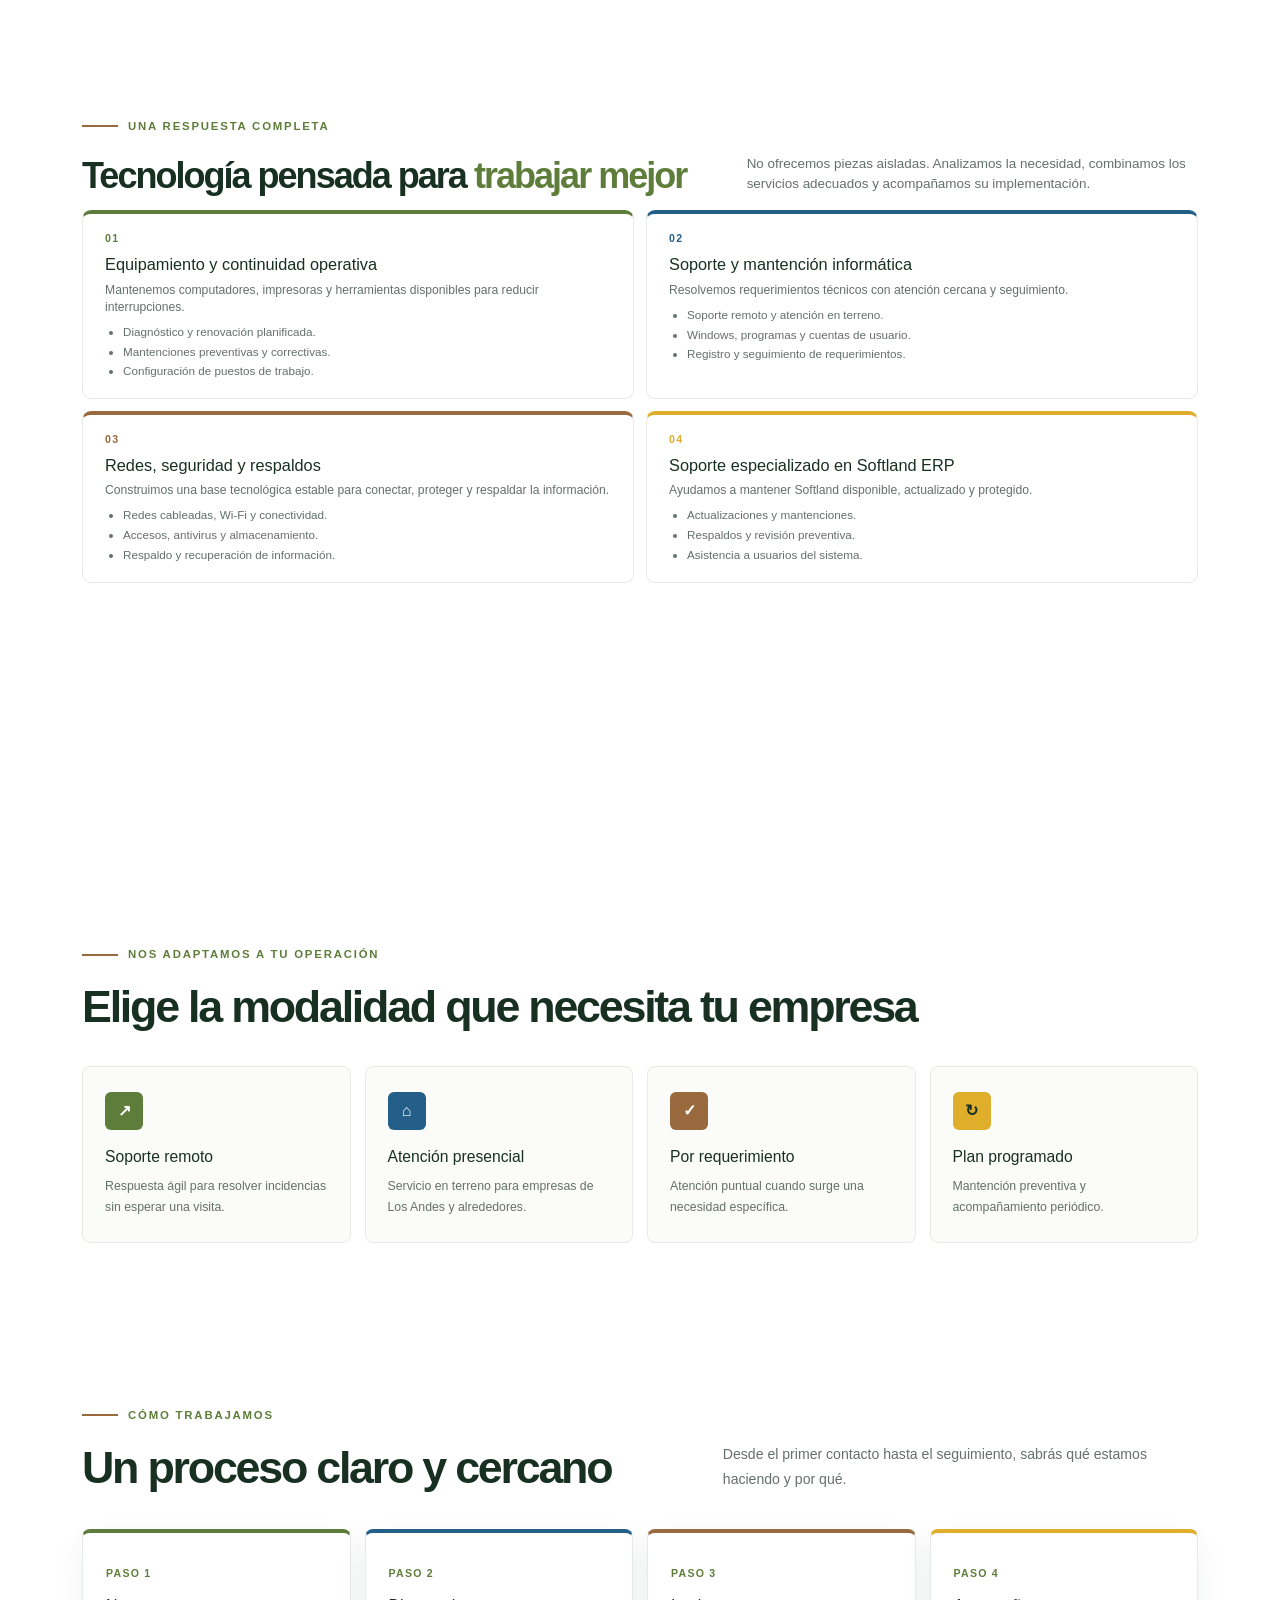
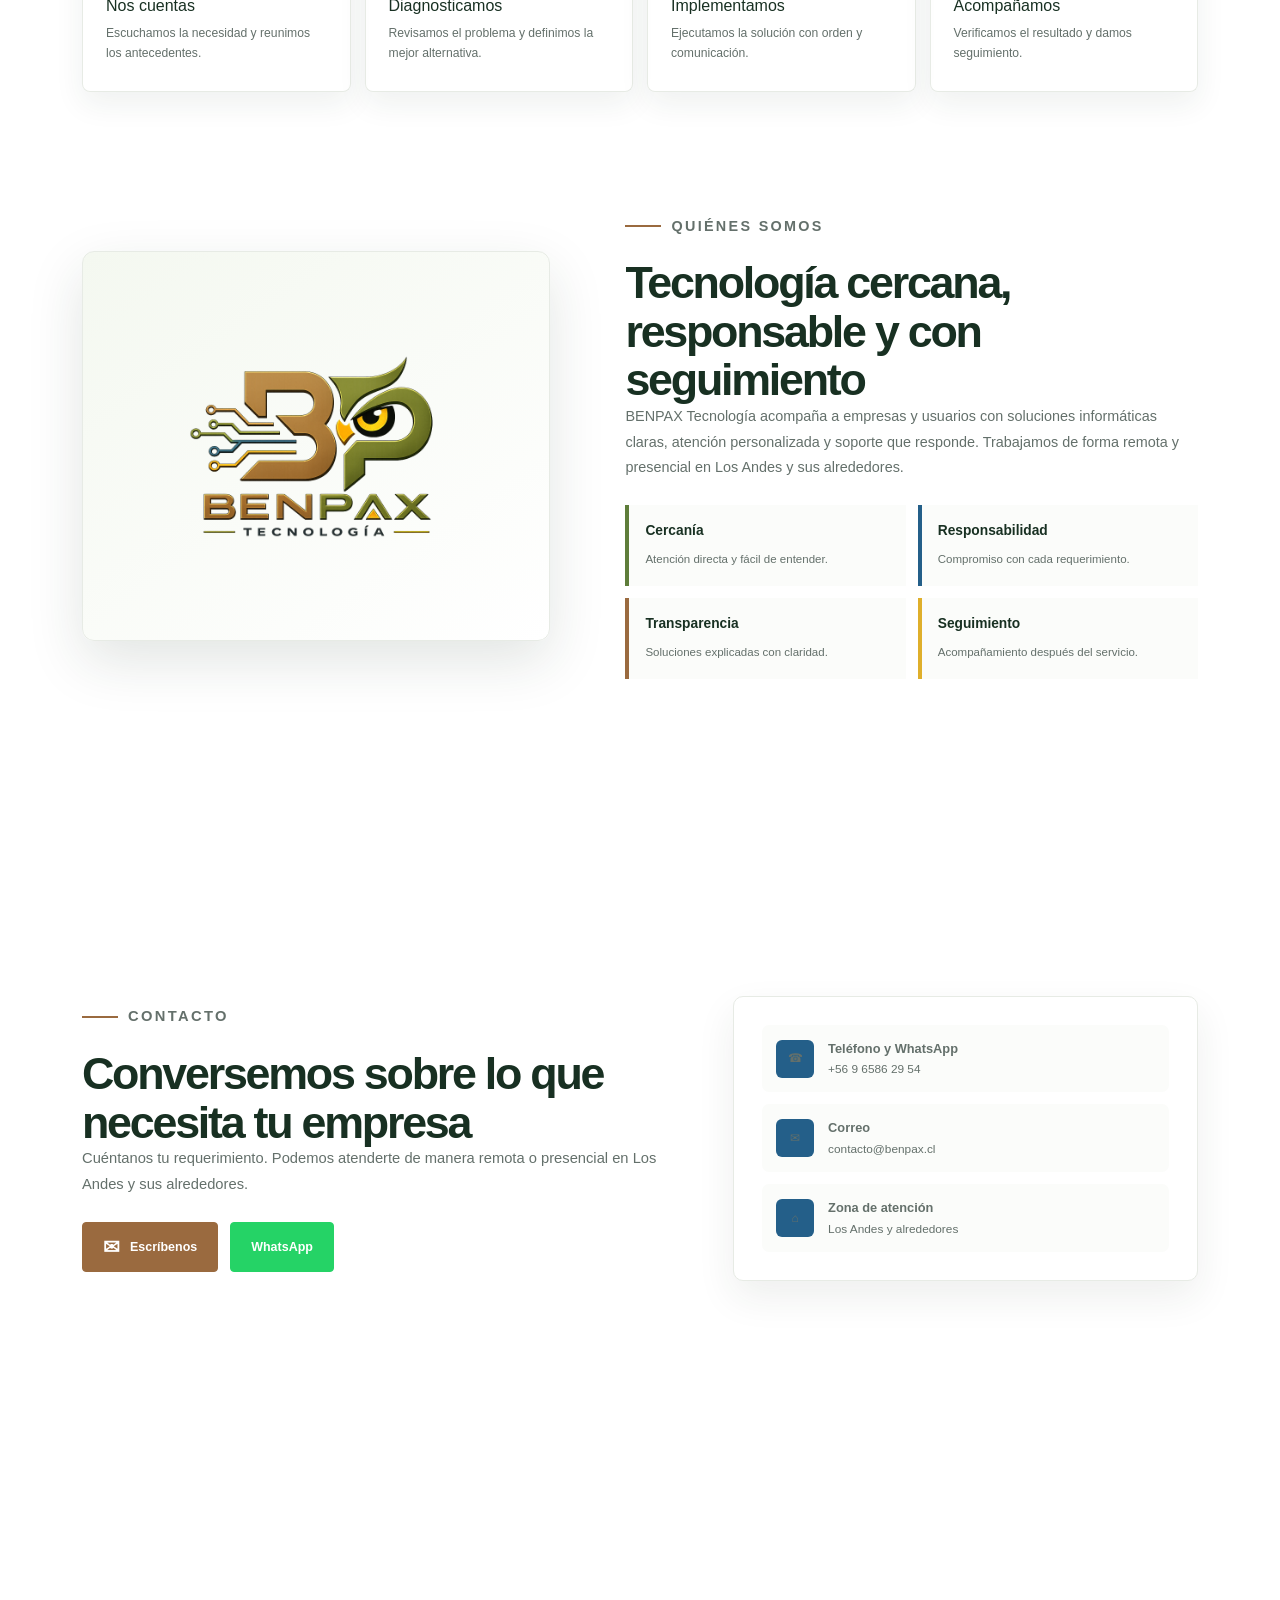
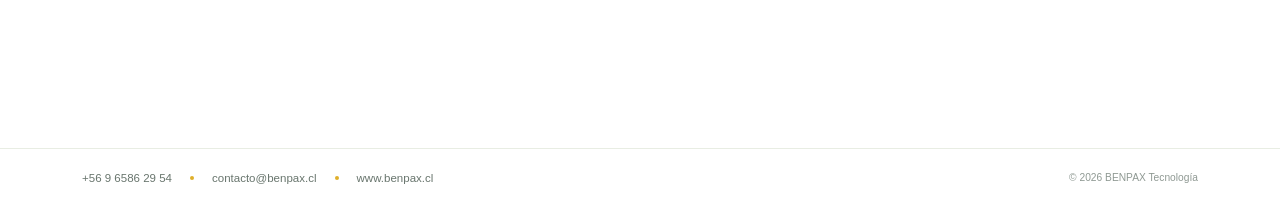
==== commit 41cb58e9: "Redirigir Soluciones a la página principal" ====
--- a/soluciones.html
+++ b/soluciones.html
@@ -1,651 +1,14 @@
 <!doctype html>
 <html lang="es">
-<head>
-  <meta charset="utf-8">
-  <meta name="viewport" content="width=device-width, initial-scale=1">
-  <meta name="description" content="Soluciones tecnológicas integrales para empresas de Los Andes y alrededores.">
-  <meta name="theme-color" content="#5e7d3a">
-  <title>Soluciones | BENPAX Tecnología</title>
-  <style>
-    :root {
-      --green:#5e7d3a;
-      --green-dark:#456128;
-      --brown:#9a6a3f;
-      --blue:#245f89;
-      --yellow:#dfaf2b;
-      --ink:#183022;
-      --muted:#64706b;
-      --line:#e5ebe4;
-      --paper:#f7f9f5;
-      --white:#fff;
-      --shadow:0 20px 55px rgba(33,55,39,.12);
-    }
-    * { box-sizing:border-box; }
-    html { scroll-behavior:smooth; }
-    body {
-      margin:0;
-      color:var(--ink);
-      background:var(--white);
-      font-family:"Segoe UI",Arial,sans-serif;
-      -webkit-font-smoothing:antialiased;
-    }
-    a { color:inherit; text-decoration:none; }
-    button { font:inherit; }
-    .container { width:min(1120px,calc(100% - 44px)); margin:auto; }
-
-    .navbar {
-      position:fixed;
-      z-index:50;
-      top:0;
-      right:0;
-      left:0;
-      background:rgba(255,255,255,.97);
-      border-bottom:1px solid rgba(94,125,58,.1);
-      backdrop-filter:blur(14px);
-    }
-    .navbar::after,
-    footer::before {
-      content:"";
-      position:absolute;
-      right:0;
-      left:0;
-      height:3px;
-      background:linear-gradient(90deg,var(--green) 0 32%,var(--brown) 32% 53%,var(--blue) 53% 82%,var(--yellow) 82% 100%);
-    }
-    .navbar::after { bottom:-1px; }
-    .nav-wrap { min-height:99px; display:flex; align-items:center; gap:24px; }
-    .brand-logo { display:block; width:auto; height:88px; object-fit:contain; }
-    .nav-menu { display:flex; align-items:center; gap:2px; margin-left:auto; }
-    .nav-link {
-      position:relative;
-      padding:10px 14px;
-      color:#4e5d54;
-      font-size:.81rem;
-      font-weight:500;
-    }
-    .nav-link::after {
-      content:"";
-      position:absolute;
-      right:14px;
-      bottom:2px;
-      left:14px;
-      height:2px;
-      background:var(--blue);
-      transform:scaleX(0);
-      transition:transform .22s ease;
-    }
-    .nav-link:hover,
-    .nav-link.active { color:var(--green-dark); }
-    .nav-link:hover::after,
-    .nav-link.active::after { transform:scaleX(1); }
-    .nav-actions { display:flex; align-items:center; gap:10px; }
-    .nav-support,
-    .btn {
-      display:inline-flex;
-      align-items:center;
-      justify-content:center;
-      gap:8px;
-      min-height:43px;
-      padding:11px 16px;
-      border:0;
-      border-radius:5px;
-      font-size:.76rem;
-      font-weight:700;
-      transition:transform .2s ease,box-shadow .2s ease,background .2s ease;
-    }
-    .nav-support {
-      color:#fff;
-      background:var(--blue);
-      box-shadow:0 7px 18px rgba(36,95,137,.22);
-    }
-    .btn-brand {
-      color:#fff;
-      background:var(--green);
-      box-shadow:5px 5px 0 rgba(154,106,63,.2);
-    }
-    .btn-contact {
-      background:var(--brown);
-      box-shadow:none;
-    }
-    .btn-contact:hover { background:#7d5230; }
-    .btn-contact .contact-icon { font-size:1.25rem; line-height:1; }
-    .btn-whatsapp {
-      color:#fff;
-      background:#25d366;
-      box-shadow:none;
-    }
-    .btn-whatsapp:hover { background:#1eaa52; }
-    .btn-whatsapp svg { width:19px; height:19px; fill:currentColor; }
-    .nav-support:hover,
-    .btn:hover { transform:translateY(-2px); }
-    .btn-brand:hover { background:var(--blue); }
-    .menu-toggle {
-      display:none;
-      margin-left:auto;
-      padding:8px 10px;
-      border:1px solid var(--line);
-      border-radius:5px;
-      background:#fff;
-      color:var(--ink);
-      font-size:1.2rem;
-    }
-
-    .hero {
-      position:relative;
-      padding:164px 0 82px;
-      overflow:hidden;
-      background:
-        radial-gradient(circle at 89% 18%,rgba(94,125,58,.12),transparent 24%),
-        linear-gradient(120deg,#fff 0%,#fbfcf9 54%,#f2f6ef 100%);
-    }
-    .hero::before {
-      content:"";
-      position:absolute;
-      width:340px;
-      height:340px;
-      right:-175px;
-      bottom:-150px;
-      border-radius:50%;
-      background:rgba(36,95,137,.07);
-    }
-    .hero-grid { display:grid; grid-template-columns:1.08fr .92fr; align-items:center; gap:76px; }
-    .eyebrow {
-      display:flex;
-      align-items:center;
-      gap:10px;
-      margin:0 0 19px;
-      color:var(--green);
-      font-size:.71rem;
-      font-weight:700;
-      letter-spacing:.16em;
-      text-transform:uppercase;
-    }
-    .eyebrow span { width:36px; height:2px; background:var(--brown); }
-    h1 {
-      max-width:690px;
-      margin:0;
-      font-size:clamp(3rem,5vw,4.9rem);
-      line-height:1.02;
-      letter-spacing:-.065em;
-      font-weight:650;
-    }
-    h1 em { color:var(--green); font-style:normal; }
-    .hero-copy > p:last-of-type {
-      max-width:590px;
-      margin:25px 0 28px;
-      color:var(--muted);
-      font-size:1rem;
-      line-height:1.75;
-    }
-    .solution-map {
-      position:relative;
-      display:grid;
-      gap:13px;
-      padding:28px;
-      border:1px solid rgba(36,95,137,.16);
-      border-radius:74px 12px 12px 12px;
-      background:rgba(255,255,255,.92);
-      box-shadow:var(--shadow);
-    }
-    .solution-map::after {
-      content:"";
-      position:absolute;
-      z-index:-1;
-      right:-18px;
-      bottom:-18px;
-      width:68%;
-      height:56%;
-      border:2px solid rgba(154,106,63,.35);
-      border-radius:12px;
-    }
-    .map-row {
-      display:grid;
-      grid-template-columns:48px 1fr auto;
-      align-items:center;
-      gap:14px;
-      padding:14px 15px;
-      border:1px solid var(--line);
-      border-radius:8px;
-      background:var(--paper);
-    }
-    .map-icon {
-      display:grid;
-      place-items:center;
-      width:48px;
-      height:48px;
-      border-radius:7px;
-      color:#fff;
-      font-size:1.15rem;
-      font-weight:800;
-    }
-    .map-row:nth-child(1) .map-icon { background:var(--green); }
-    .map-row:nth-child(2) .map-icon { background:var(--blue); }
-    .map-row:nth-child(3) .map-icon { background:var(--brown); }
-    .map-row:nth-child(4) .map-icon { color:var(--ink); background:var(--yellow); }
-    .map-row strong { display:block; margin-bottom:4px; font-size:.89rem; }
-    .map-row small { color:var(--muted); font-size:.69rem; }
-    .map-state { color:var(--green); font-size:.67rem; font-weight:700; text-transform:uppercase; }
-
-    .solutions { position:relative; padding:94px 0; }
-    .section-heading {
-      display:grid;
-      grid-template-columns:1.1fr .9fr;
-      align-items:end;
-      gap:70px;
-      margin-bottom:42px;
-    }
-    .section-heading .eyebrow { grid-column:1/-1; margin-bottom:-45px; }
-    h2 {
-      margin:0;
-      font-size:clamp(2.25rem,3.8vw,3.75rem);
-      line-height:1.08;
-      letter-spacing:-.052em;
-      font-weight:650;
-    }
-    h2 em { color:var(--green); font-style:normal; }
-    .section-heading > p:last-child { margin:0; color:var(--muted); font-size:.92rem; line-height:1.75; }
-    .solution-grid { display:grid; grid-template-columns:repeat(2,minmax(0,1fr)); gap:18px; }
-    .solution-card {
-      position:relative;
-      min-height:320px;
-      padding:31px 29px 29px;
-      overflow:hidden;
-      border:1px solid var(--line);
-      border-top:4px solid var(--card-color);
-      border-radius:9px;
-      background:var(--paper);
-      transition:transform .25s ease,box-shadow .25s ease;
-    }
-    .solution-card:hover { transform:translateY(-5px); box-shadow:0 18px 38px rgba(33,55,39,.1); }
-    .solution-card:nth-child(1) { --card-color:var(--green); }
-    .solution-card:nth-child(2) { --card-color:var(--blue); }
-    .solution-card:nth-child(3) { --card-color:var(--brown); }
-    .solution-card:nth-child(4) { --card-color:var(--yellow); }
-    .card-number {
-      display:grid;
-      place-items:center;
-      width:47px;
-      height:47px;
-      margin-bottom:22px;
-      border-radius:7px;
-      color:#fff;
-      background:var(--card-color);
-      font-weight:800;
-    }
-    .solution-card:nth-child(4) .card-number { color:var(--ink); }
-    .solution-card h3 { margin:0 0 12px; font-size:1.18rem; }
-    .solution-card p { margin:0 0 18px; color:var(--muted); font-size:.82rem; line-height:1.7; }
-    .solution-card ul { display:grid; gap:9px; margin:0; padding:0; list-style:none; }
-    .solution-card li { position:relative; padding-left:18px; color:#526159; font-size:.78rem; line-height:1.55; }
-    .solution-card li::before {
-      content:"";
-      position:absolute;
-      top:.58em;
-      left:0;
-      width:7px;
-      height:7px;
-      border-radius:50%;
-      background:var(--card-color);
-    }
-    .feathers {
-      position:absolute;
-      right:-20px;
-      bottom:-18px;
-      width:155px;
-      height:105px;
-      opacity:.19;
-      filter:blur(.25px);
-      transform:rotate(-7deg);
-    }
-    .feather {
-      position:absolute;
-      width:19px;
-      height:93px;
-      border-radius:95% 8% 95% 8%;
-      transform-origin:bottom center;
-      box-shadow:inset -5px 0 10px rgba(255,255,255,.45);
-    }
-    .feather::after {
-      content:"";
-      position:absolute;
-      width:2px;
-      top:7px;
-      bottom:-10px;
-      left:50%;
-      background:rgba(24,48,34,.28);
-      transform:rotate(2deg);
-    }
-    .feather-green { left:24px; bottom:0; background:linear-gradient(145deg,transparent 0 6%,var(--green) 22% 75%,transparent); transform:rotate(-28deg); }
-    .feather-brown { left:64px; bottom:0; background:linear-gradient(145deg,transparent 0 6%,var(--brown) 22% 75%,transparent); transform:rotate(-7deg); }
-    .feather-blue { left:101px; bottom:0; background:linear-gradient(145deg,transparent 0 6%,var(--blue) 22% 75%,transparent); transform:rotate(16deg); }
-
-    .modalities {
-      position:relative;
-      padding:88px 0;
-      overflow:hidden;
-      color:#fff;
-      background:linear-gradient(115deg,#183022 0%,#244a33 100%);
-    }
-    .modalities::after {
-      content:"";
-      position:absolute;
-      right:-100px;
-      top:-105px;
-      width:320px;
-      height:320px;
-      border-radius:50%;
-      background:rgba(223,175,43,.08);
-    }
-    .modalities .eyebrow { color:var(--yellow); }
-    .modalities .eyebrow span { background:var(--brown); }
-    .modalities h2 { max-width:750px; color:#fff; }
-    .mode-grid { display:grid; grid-template-columns:repeat(4,1fr); gap:13px; margin-top:37px; }
-    .mode {
-      min-height:170px;
-      padding:25px 22px;
-      border:1px solid rgba(255,255,255,.13);
-      border-radius:8px;
-      background:rgba(255,255,255,.06);
-    }
-    .mode span { color:var(--yellow); font-size:1.25rem; }
-    .mode h3 { margin:13px 0 8px; color:#fff; font-size:.98rem; }
-    .mode p { margin:0; color:rgba(255,255,255,.68); font-size:.76rem; line-height:1.6; }
-
-    .process { padding:90px 0; background:var(--paper); }
-    .process-header { display:flex; align-items:end; justify-content:space-between; gap:45px; margin-bottom:38px; }
-    .process-header p:last-child { max-width:450px; margin:0; color:var(--muted); line-height:1.7; }
-    .steps { display:grid; grid-template-columns:repeat(4,1fr); gap:0; }
-    .step { position:relative; padding:25px 26px; border:1px solid var(--line); background:#fff; }
-    .step:not(:last-child)::after {
-      content:"→";
-      position:absolute;
-      z-index:2;
-      top:50%;
-      right:-14px;
-      display:grid;
-      place-items:center;
-      width:28px;
-      height:28px;
-      border-radius:50%;
-      color:#fff;
-      background:var(--green);
-      transform:translateY(-50%);
-    }
-    .step strong { color:var(--green); font-size:.7rem; letter-spacing:.12em; text-transform:uppercase; }
-    .step h3 { margin:12px 0 8px; font-size:1rem; }
-    .step p { margin:0; color:var(--muted); font-size:.76rem; line-height:1.58; }
-
-    .cta { padding:70px 0; background:#fff; }
-    .cta-box {
-      position:relative;
-      display:flex;
-      align-items:center;
-      justify-content:space-between;
-      gap:32px;
-      padding:36px 39px;
-      overflow:hidden;
-      border:1px solid rgba(94,125,58,.18);
-      border-radius:10px;
-      background:#f3f7f0;
-    }
-    .cta-box h2 { font-size:clamp(1.85rem,3vw,2.7rem); }
-    .cta-box p { margin:9px 0 0; color:var(--muted); font-size:.86rem; }
-
-    footer { position:relative; padding:22px 0 18px; border-top:1px solid var(--line); background:#fff; }
-    footer::before { top:0; }
-    .footer-content { display:flex; align-items:center; justify-content:space-between; gap:25px; }
-    .footer-contact { display:flex; flex-wrap:wrap; color:#68756d; font-size:.72rem; }
-    .footer-contact a { display:inline-flex; align-items:center; white-space:nowrap; }
-    .footer-contact a:not(:last-child)::after {
-      content:"";
-      width:4px;
-      height:4px;
-      margin:0 18px;
-      border-radius:50%;
-      background:var(--yellow);
-    }
-    footer p { margin:0; color:#8f9993; font-size:.64rem; }
-
-    @media (max-width:1050px) {
-      .nav-menu { display:none; }
-      .menu-toggle { display:block; }
-      .nav-actions { display:none; }
-      .navbar.open .nav-menu,
-      .navbar.open .nav-actions {
-        display:flex;
-        position:absolute;
-        right:22px;
-        left:22px;
-        flex-direction:column;
-        align-items:stretch;
-        background:#fff;
-      }
-      .navbar.open .nav-menu { top:92px; padding:15px 18px 5px; }
-      .navbar.open .nav-actions { top:306px; padding:5px 18px 18px; }
-      .hero-grid { grid-template-columns:1fr; gap:50px; }
-      .solution-map { max-width:670px; }
-      .mode-grid { grid-template-columns:repeat(2,1fr); }
-      .steps { grid-template-columns:repeat(2,1fr); gap:14px; }
-      .step:not(:last-child)::after { display:none; }
-    }
-    @media (max-width:720px) {
-      .container { width:min(100% - 30px,1120px); }
-      .nav-wrap { min-height:77px; }
-      .brand-logo { height:66px; }
-      .navbar.open .nav-menu { top:76px; }
-      .navbar.open .nav-actions { top:290px; }
-      .hero { padding:116px 0 58px; }
-      h1 { font-size:clamp(2.5rem,12vw,3.3rem); }
-      .solution-map { padding:18px; border-radius:45px 10px 10px; }
-      .map-row { grid-template-columns:42px 1fr; }
-      .map-icon { width:42px; height:42px; }
-      .map-state { display:none; }
-      .solutions,
-      .modalities,
-      .process { padding:67px 0; }
-      .section-heading { grid-template-columns:1fr; gap:17px; }
-      .section-heading .eyebrow { grid-column:auto; margin-bottom:0; }
-      .solution-grid,
-      .mode-grid,
-      .steps { grid-template-columns:1fr; }
-      .solution-card { min-height:0; }
-      .process-header,
-      .cta-box,
-      .footer-content { align-items:flex-start; flex-direction:column; }
-      .cta { padding:48px 0; }
-      .cta-box { padding:29px 25px; }
-      .cta-box .btn { width:100%; }
-      .footer-contact { flex-direction:column; gap:7px; }
-      .footer-contact a:not(:last-child)::after { display:none; }
-    }
-    @media (prefers-reduced-motion:reduce) {
-      * { scroll-behavior:auto!important; transition:none!important; }
-    }
-  </style>
-</head>
-<body>
-  <header>
-    <nav class="navbar" aria-label="Navegación principal">
-      <div class="container nav-wrap">
-        <a href="index.html" aria-label="BENPAX Tecnología, inicio">
-          <img class="brand-logo" src="assets/signature/logo-benpax.png" alt="BENPAX Tecnología">
-        </a>
-        <button class="menu-toggle" type="button" aria-expanded="false" aria-label="Abrir menú">☰</button>
-        <div class="nav-menu">
-          <a class="nav-link" href="index.html">Inicio</a>
-          <a class="nav-link" href="index.html#servicios">Servicios</a>
-          <a class="nav-link active" aria-current="page" href="#">Soluciones</a>
-          <a class="nav-link" href="#">Nosotros</a>
-          <a class="nav-link" href="#contacto">Contacto</a>
-        </div>
-        <div class="nav-actions">
-          <a class="nav-support" href="https://soporte.benpax.cl"><span aria-hidden="true">●</span> Mesa de Ayuda</a>
-          <a class="btn btn-brand btn-contact" href="mailto:contacto@benpax.cl"><span class="contact-icon" aria-hidden="true">✉</span> Escríbenos</a>
-          <a class="btn btn-whatsapp" href="https://wa.me/56965862954?text=Hola%2C%20necesito%20informaci%C3%B3n%20sobre%20los%20servicios%20de%20BENPAX%20Tecnolog%C3%ADa." target="_blank" rel="noopener" aria-label="Contactar a BENPAX por WhatsApp">
-            <svg viewBox="0 0 32 32" aria-hidden="true"><path d="M16.04 3a12.76 12.76 0 0 0-10.9 19.39L3 29l6.82-2.08A12.8 12.8 0 1 0 16.04 3Zm0 23.42a10.6 10.6 0 0 1-5.41-1.48l-.39-.23-4.05 1.23 1.25-3.94-.25-.4a10.65 10.65 0 1 1 8.85 4.82Zm5.84-7.97c-.32-.16-1.89-.93-2.18-1.04-.29-.1-.5-.16-.71.16-.21.32-.82 1.04-1 1.25-.19.21-.37.24-.69.08-.32-.16-1.35-.5-2.57-1.59-.95-.85-1.59-1.9-1.78-2.22-.19-.32-.02-.49.14-.65.14-.14.32-.37.48-.56.16-.19.21-.32.32-.53.11-.21.05-.4-.03-.56-.08-.16-.71-1.71-.98-2.35-.26-.62-.52-.54-.71-.55h-.61c-.21 0-.56.08-.85.4-.29.32-1.11 1.09-1.11 2.65 0 1.56 1.14 3.07 1.3 3.28.16.21 2.24 3.42 5.43 4.8.76.33 1.35.52 1.81.67.76.24 1.45.21 2 .13.61-.09 1.89-.77 2.16-1.51.27-.74.27-1.38.19-1.51-.08-.13-.29-.21-.61-.37Z"/></svg>
-            WhatsApp
-          </a>
-        </div>
-      </div>
-    </nav>
-  </header>
-
-  <main>
-    <section class="hero" aria-labelledby="hero-title">
-      <div class="container hero-grid">
-        <div class="hero-copy">
-          <p class="eyebrow"><span></span>Soluciones que mantienen tu empresa en marcha</p>
-          <h1 id="hero-title">Convertimos tus necesidades en <em>soluciones.</em></h1>
-          <p>Integramos soporte, equipos, redes, seguridad y sistemas para resolver problemas reales y dar continuidad al trabajo de tu empresa.</p>
-          <a class="btn btn-brand" href="mailto:contacto@benpax.cl">Conversemos <span aria-hidden="true">↗</span></a>
-        </div>
-        <div class="solution-map" aria-label="Áreas integradas de solución">
-          <div class="map-row">
-            <span class="map-icon" aria-hidden="true">▣</span>
-            <span><strong>Continuidad operativa</strong><small>Equipos listos para trabajar</small></span>
-            <span class="map-state">Activo</span>
-          </div>
-          <div class="map-row">
-            <span class="map-icon" aria-hidden="true">◉</span>
-            <span><strong>Soporte y mantención</strong><small>Asistencia remota y presencial</small></span>
-            <span class="map-state">Disponible</span>
-          </div>
-          <div class="map-row">
-            <span class="map-icon" aria-hidden="true">⌘</span>
-            <span><strong>Redes y seguridad</strong><small>Conectividad estable y protegida</small></span>
-            <span class="map-state">Protegido</span>
-          </div>
-          <div class="map-row">
-            <span class="map-icon" aria-hidden="true">S</span>
-            <span><strong>Softland ERP</strong><small>Respaldo y soporte especializado</small></span>
-            <span class="map-state">Gestionado</span>
-          </div>
-        </div>
-      </div>
-    </section>
-
-    <section class="solutions" aria-labelledby="solutions-title">
-      <div class="container">
-        <div class="section-heading">
-          <p class="eyebrow"><span></span>Una respuesta completa</p>
-          <h2 id="solutions-title">Tecnología pensada para <em>trabajar mejor</em></h2>
-          <p>No ofrecemos piezas aisladas. Analizamos la necesidad, combinamos los servicios adecuados y acompañamos su implementación.</p>
-        </div>
-
-        <div class="solution-grid">
-          <article class="solution-card">
-            <span class="card-number">01</span>
-            <h3>Equipamiento y continuidad operativa</h3>
-            <p>Mantenemos computadores, impresoras y herramientas de trabajo disponibles para reducir interrupciones.</p>
-            <ul>
-              <li>Diagnóstico y renovación planificada.</li>
-              <li>Mantenciones preventivas y correctivas.</li>
-              <li>Configuración de puestos de trabajo.</li>
-            </ul>
-            <div class="feathers" aria-hidden="true"><i class="feather feather-green"></i><i class="feather feather-brown"></i><i class="feather feather-blue"></i></div>
-          </article>
-          <article class="solution-card">
-            <span class="card-number">02</span>
-            <h3>Soporte y mantención informática</h3>
-            <p>Resolvemos requerimientos técnicos y acompañamos a los usuarios con atención cercana y seguimiento.</p>
-            <ul>
-              <li>Soporte remoto y atención en terreno.</li>
-              <li>Windows, programas y cuentas de usuario.</li>
-              <li>Registro y seguimiento de requerimientos.</li>
-            </ul>
-            <div class="feathers" aria-hidden="true"><i class="feather feather-green"></i><i class="feather feather-brown"></i><i class="feather feather-blue"></i></div>
-          </article>
-          <article class="solution-card">
-            <span class="card-number">03</span>
-            <h3>Redes, seguridad y respaldos</h3>
-            <p>Diseñamos una base tecnológica estable para conectar, proteger y respaldar la información de la empresa.</p>
-            <ul>
-              <li>Redes cableadas, Wi-Fi y conectividad.</li>
-              <li>Accesos, antivirus y almacenamiento.</li>
-              <li>Respaldo y recuperación de información.</li>
-            </ul>
-            <div class="feathers" aria-hidden="true"><i class="feather feather-green"></i><i class="feather feather-brown"></i><i class="feather feather-blue"></i></div>
-          </article>
-          <article class="solution-card">
-            <span class="card-number">04</span>
-            <h3>Soporte especializado en Softland ERP</h3>
-            <p>Ayudamos a mantener Softland disponible, actualizado y protegido para los procesos administrativos.</p>
-            <ul>
-              <li>Actualizaciones y mantenciones.</li>
-              <li>Respaldos y revisión preventiva.</li>
-              <li>Asistencia a usuarios del sistema.</li>
-            </ul>
-            <div class="feathers" aria-hidden="true"><i class="feather feather-green"></i><i class="feather feather-brown"></i><i class="feather feather-blue"></i></div>
-          </article>
-        </div>
-      </div>
-    </section>
-
-    <section class="modalities" aria-labelledby="modes-title">
-      <div class="container">
-        <p class="eyebrow"><span></span>Nos adaptamos a tu operación</p>
-        <h2 id="modes-title">Elige la modalidad que necesita tu empresa</h2>
-        <div class="mode-grid">
-          <article class="mode"><span aria-hidden="true">↗</span><h3>Soporte remoto</h3><p>Respuesta ágil para resolver incidencias sin esperar una visita.</p></article>
-          <article class="mode"><span aria-hidden="true">⌂</span><h3>Atención presencial</h3><p>Servicio en terreno para empresas de Los Andes y alrededores.</p></article>
-          <article class="mode"><span aria-hidden="true">✓</span><h3>Por requerimiento</h3><p>Atención puntual cuando surge una necesidad específica.</p></article>
-          <article class="mode"><span aria-hidden="true">↻</span><h3>Plan programado</h3><p>Mantención preventiva y acompañamiento periódico para tu empresa.</p></article>
-        </div>
-      </div>
-    </section>
-
-    <section class="process" aria-labelledby="process-title">
-      <div class="container">
-        <div class="process-header">
-          <div>
-            <p class="eyebrow"><span></span>Cómo trabajamos</p>
-            <h2 id="process-title">Un proceso claro y cercano</h2>
-          </div>
-          <p>Desde el primer contacto hasta el seguimiento, sabrás qué estamos haciendo y por qué.</p>
-        </div>
-        <div class="steps">
-          <article class="step"><strong>Paso 1</strong><h3>Nos cuentas</h3><p>Escuchamos la necesidad y reunimos los antecedentes.</p></article>
-          <article class="step"><strong>Paso 2</strong><h3>Diagnosticamos</h3><p>Revisamos el problema y definimos la mejor alternativa.</p></article>
-          <article class="step"><strong>Paso 3</strong><h3>Implementamos</h3><p>Ejecutamos la solución con orden y comunicación.</p></article>
-          <article class="step"><strong>Paso 4</strong><h3>Acompañamos</h3><p>Verificamos el resultado y damos seguimiento.</p></article>
-        </div>
-      </div>
-    </section>
-
-    <section class="cta">
-      <div class="container">
-        <div class="cta-box">
-          <div>
-            <h2>¿Tienes una necesidad tecnológica?</h2>
-            <p>Conversemos y busquemos una solución adecuada para tu empresa.</p>
-          </div>
-          <a class="btn btn-brand" href="mailto:contacto@benpax.cl">Escríbenos <span aria-hidden="true">↗</span></a>
-          <div class="feathers" aria-hidden="true"><i class="feather feather-green"></i><i class="feather feather-brown"></i><i class="feather feather-blue"></i></div>
-        </div>
-      </div>
-    </section>
-  </main>
-
-  <footer id="contacto">
-    <div class="container footer-content">
-      <div class="footer-contact">
-        <a href="tel:+56965862954">+56 9 6586 29 54</a>
-        <a href="mailto:contacto@benpax.cl">contacto@benpax.cl</a>
-        <a href="https://www.benpax.cl">www.benpax.cl</a>
-      </div>
-      <p>© <span id="year"></span> BENPAX Tecnología</p>
-    </div>
-  </footer>
-
-  <script>
-    document.querySelector('#year').textContent = new Date().getFullYear();
-    const navbar = document.querySelector('.navbar');
-    const toggle = document.querySelector('.menu-toggle');
-    toggle.addEventListener('click', () => {
-      const isOpen = navbar.classList.toggle('open');
-      toggle.setAttribute('aria-expanded', String(isOpen));
-      toggle.textContent = isOpen ? '×' : '☰';
-    });
-  </script>
-</body>
+  <head>
+    <meta charset="utf-8">
+    <meta name="viewport" content="width=device-width, initial-scale=1">
+    <meta http-equiv="refresh" content="0; url=index.html#soluciones">
+    <link rel="canonical" href="https://benpax.cl/#soluciones">
+    <title>Soluciones | BENPAX Tecnología</title>
+    <script>window.location.replace('index.html#soluciones');</script>
+  </head>
+  <body>
+    <p><a href="index.html#soluciones">Ir a Soluciones BENPAX</a></p>
+  </body>
 </html>
